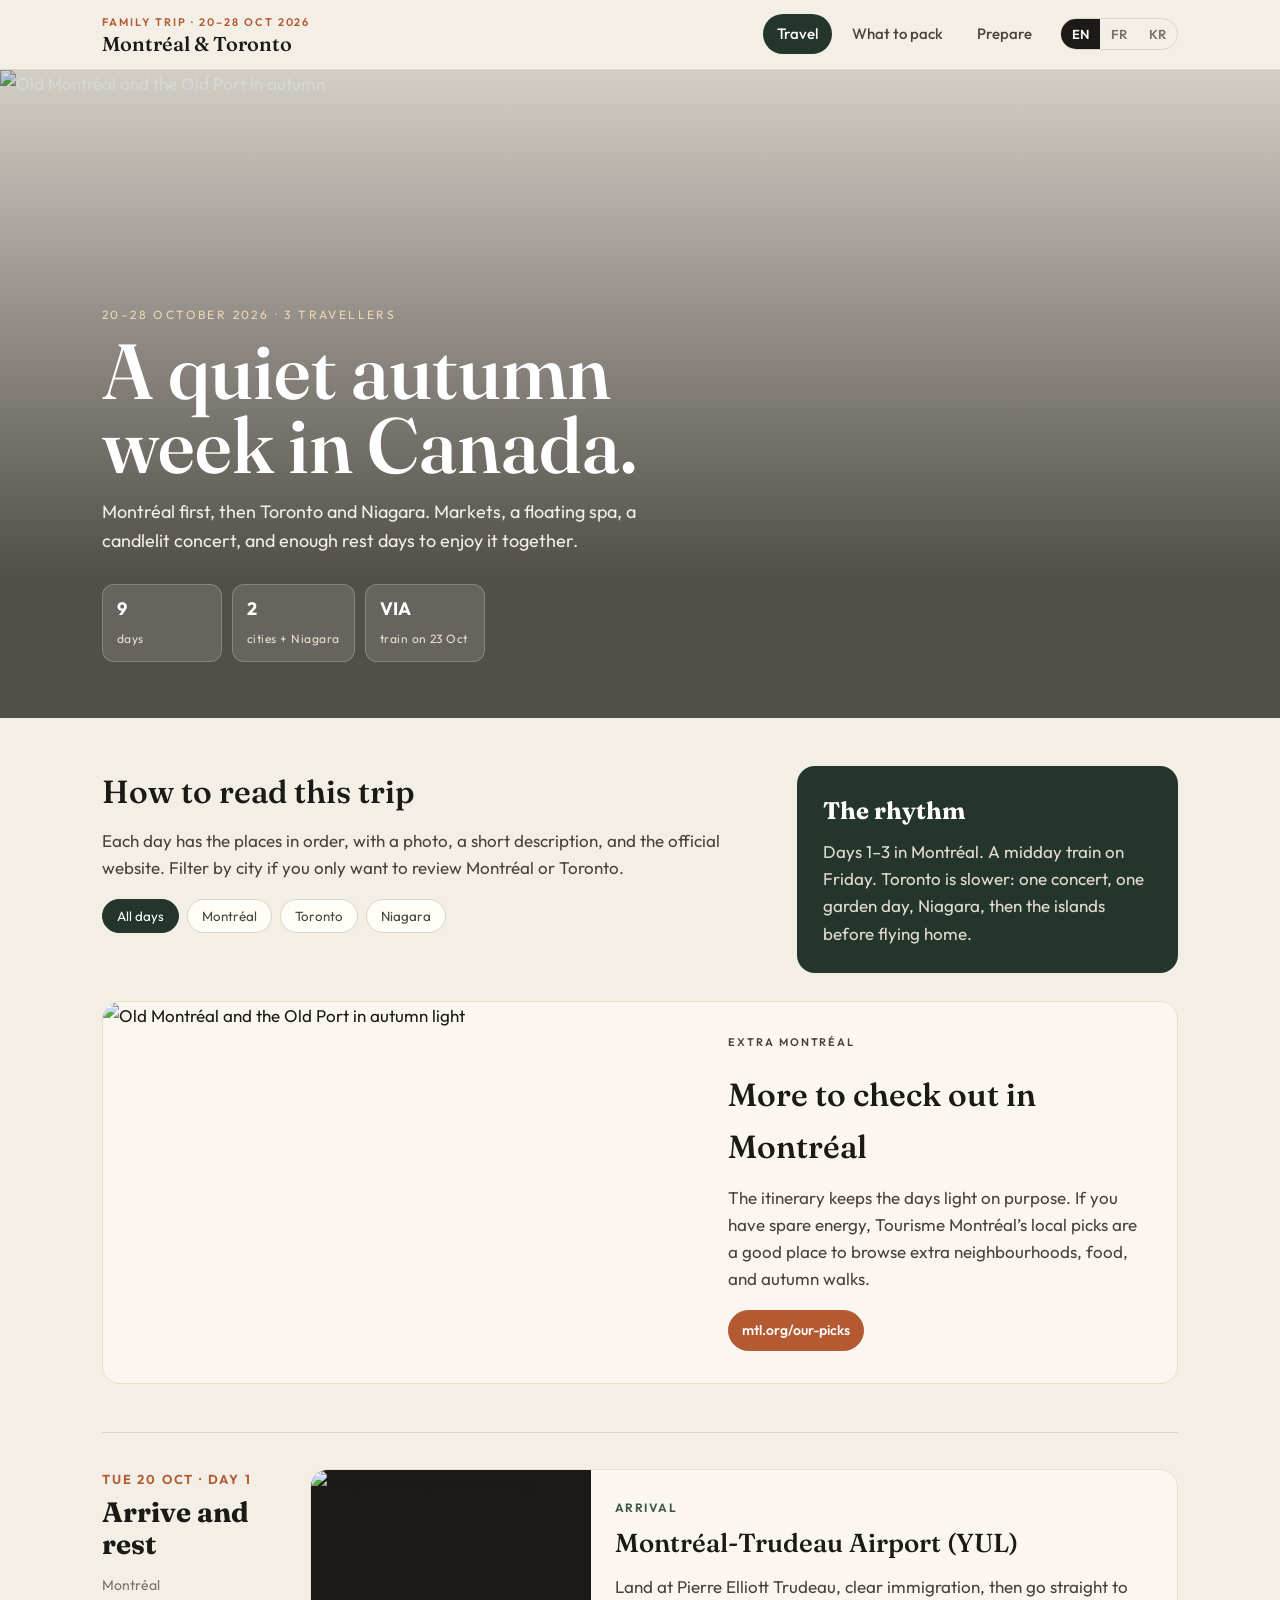
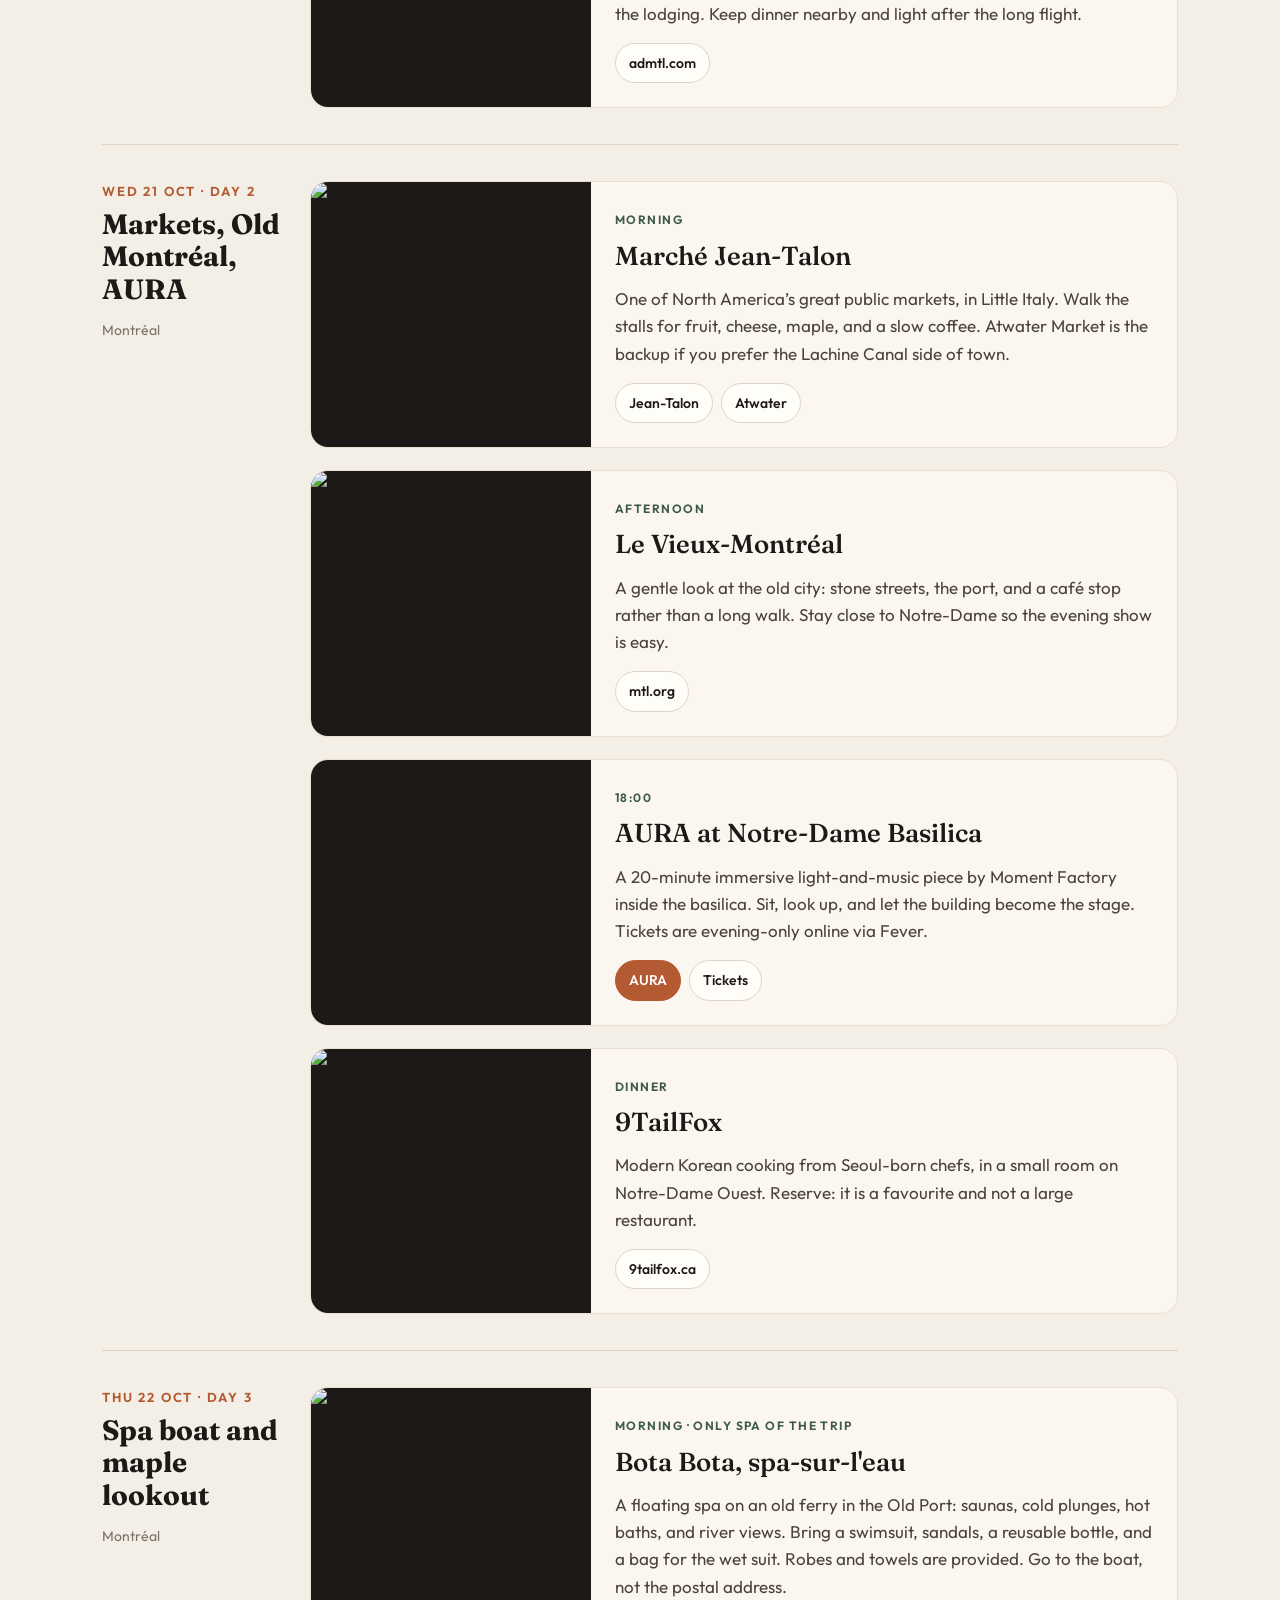
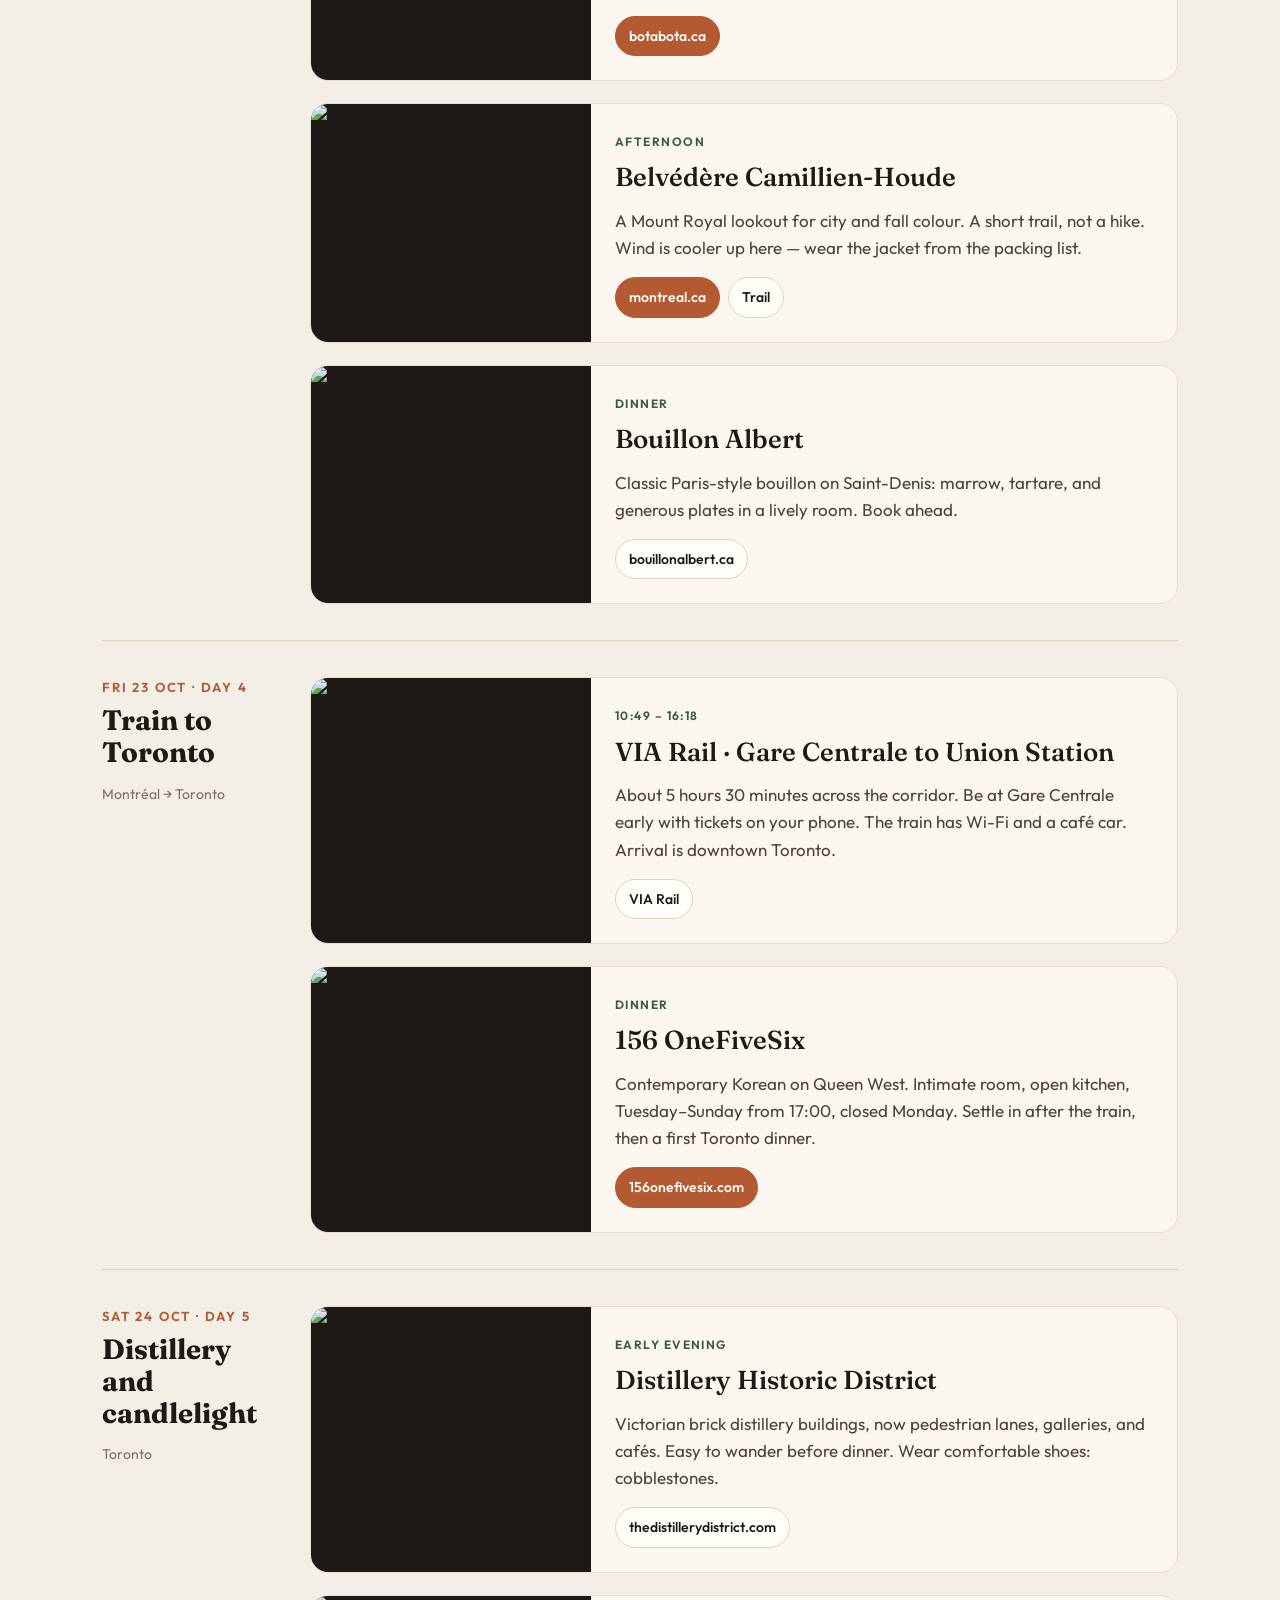
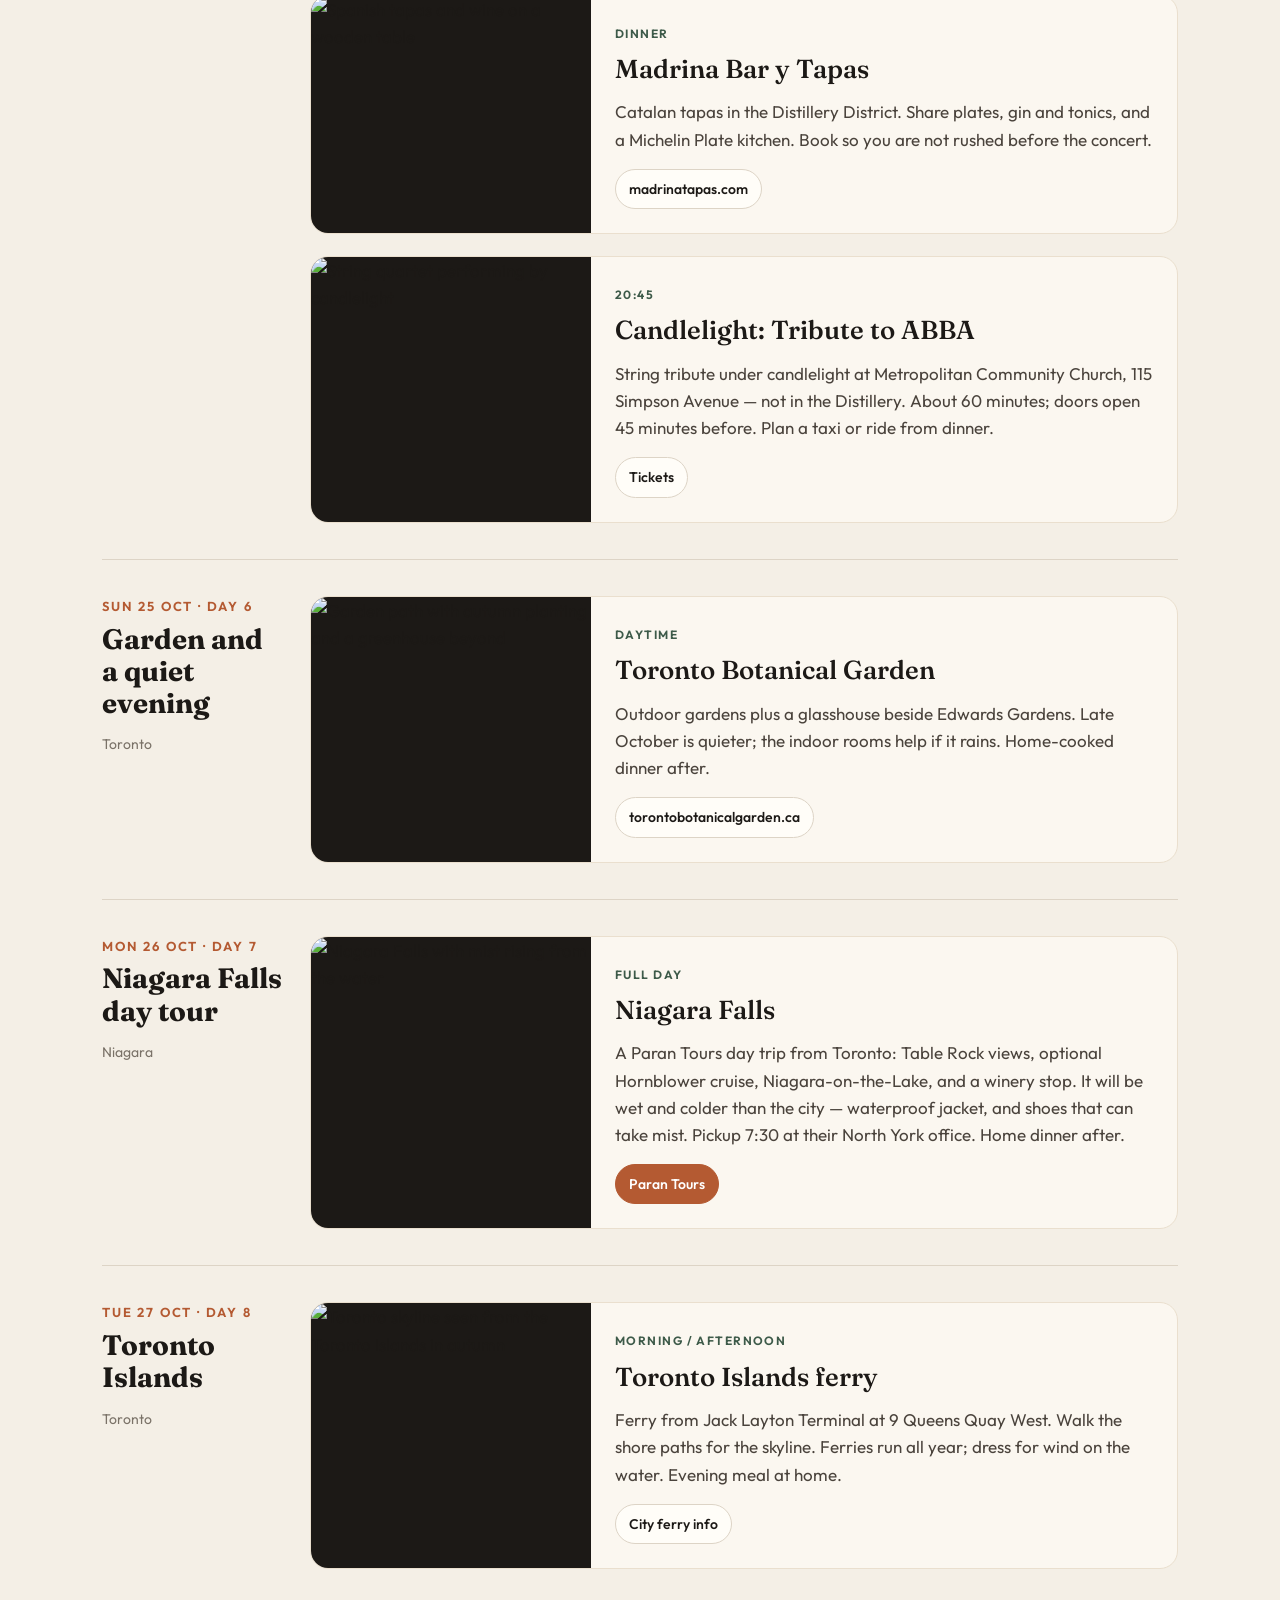
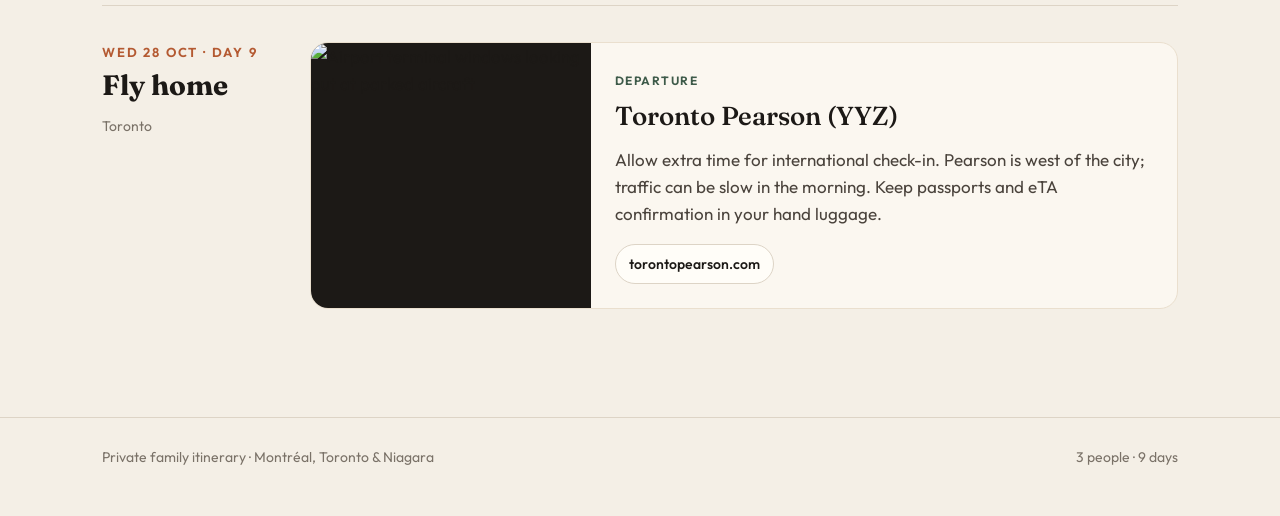
==== index.html @ af1fd798 "Add family trip site for Montréal and Toronto. Static itinerary, packing, and prep pages so the fami" ====
<!DOCTYPE html>
<html lang="en">
<head>
  <meta charset="UTF-8" />
  <meta name="viewport" content="width=device-width, initial-scale=1" />
  <title>Travel · Montréal & Toronto family trip</title>
  <link rel="preconnect" href="https://fonts.googleapis.com" />
  <link rel="preconnect" href="https://fonts.gstatic.com" crossorigin />
  <link href="https://fonts.googleapis.com/css2?family=Fraunces:opsz,wght@9..144,480;9..144,560&family=Noto+Sans+KR:wght@400;500;600&family=Noto+Serif+KR:wght@500;600&family=Outfit:wght@400;500;600&display=swap" rel="stylesheet" />
  <link rel="stylesheet" href="css/styles.css" />
</head>
<body data-page="travel">
  <a class="skip" href="#main">Skip to content</a>
  <header class="site-header" id="site-header"></header>

  <section class="hero">
    <img src="https://mtldetours.ca/wp-content/uploads/2025/10/Old-Montreal-Old-Port-Fall-Automne-%C2%A9-Lesley-Thompson.jpg" alt="Old Montréal and the Old Port in autumn" />
    <div class="hero-copy">
      <p class="kicker" data-i18n data-en="20–28 October 2026 · 3 travellers" data-fr="20–28 octobre 2026 · 3 voyageurs" data-ko="2026년 10월 20–28일 · 여행자 3명">20–28 October 2026 · 3 travellers</p>
      <h1 data-i18n data-en="A quiet autumn week in Canada." data-fr="Une semaine d’automne au Canada." data-ko="캐나다에서 보내는 고요한 가을 일주일.">A quiet autumn week in Canada.</h1>
      <p class="lede" data-i18n data-en="Montréal first, then Toronto and Niagara. Markets, a floating spa, a candlelit concert, and enough rest days to enjoy it together." data-fr="Montréal d’abord, puis Toronto et Niagara. Marchés, un spa flottant, un concert à la bougie, et assez de jours calmes pour en profiter ensemble." data-ko="몬트리올을 먼저, 그다음 토론토와 나이아가라. 시장, 선상 스파, 촛불 콘서트, 그리고 함께 쉬어 갈 여유.">Montréal first, then Toronto and Niagara. Markets, a floating spa, a candlelit concert, and enough rest days to enjoy it together.</p>
      <div class="stats">
        <div class="stat"><b>9</b><span data-i18n data-en="days" data-fr="jours" data-ko="일">days</span></div>
        <div class="stat"><b>2</b><span data-i18n data-en="cities + Niagara" data-fr="villes + Niagara" data-ko="도시 + 나이아가라">cities + Niagara</span></div>
        <div class="stat"><b>VIA</b><span data-i18n data-en="train on 23 Oct" data-fr="train le 23 oct." data-ko="10월 23일 기차">train on 23 Oct</span></div>
      </div>
    </div>
  </section>

  <main id="main" class="wrap">
    <section class="overview">
      <div>
        <h2 data-i18n data-en="How to read this trip" data-fr="Comment lire ce voyage" data-ko="일정 보는 방법">How to read this trip</h2>
        <p data-i18n data-en="Each day has the places in order, with a photo, a short description, and the official website. Filter by city if you only want to review Montréal or Toronto." data-fr="Chaque jour présente les lieux dans l’ordre, avec une photo, une courte description et le site officiel. Filtrez par ville si vous voulez relire seulement Montréal ou Toronto." data-ko="날짜별로 장소 사진, 짧은 설명, 공식 사이트 링크가 있습니다. 몬트리올이나 토론토만 보고 싶으면 도시 필터를 누르세요.">Each day has the places in order, with a photo, a short description, and the official website. Filter by city if you only want to review Montréal or Toronto.</p>
        <div class="city-pills">
          <button type="button" data-filter="all" aria-pressed="true" data-i18n data-en="All days" data-fr="Tous les jours" data-ko="전체">All days</button>
          <button type="button" data-filter="montreal" aria-pressed="false">Montréal</button>
          <button type="button" data-filter="toronto" aria-pressed="false">Toronto</button>
          <button type="button" data-filter="niagara" aria-pressed="false">Niagara</button>
        </div>
      </div>
      <aside class="note-card">
        <h3 data-i18n data-en="The rhythm" data-fr="Le rythme" data-ko="여행의 리듬">The rhythm</h3>
        <p data-i18n data-en="Days 1–3 in Montréal. A midday train on Friday. Toronto is slower: one concert, one garden day, Niagara, then the islands before flying home." data-fr="Jours 1 à 3 à Montréal. Un train en milieu de journée le vendredi. Toronto est plus calme : un concert, un jour au jardin, Niagara, puis les îles avant le vol retour." data-ko="1–3일차는 몬트리올. 금요일 낮 기차. 토론토는 조금 느긋하게: 콘서트, 식물원, 나이아가라, 아일랜드 산책 후 귀국.">Days 1–3 in Montréal. A midday train on Friday. Toronto is slower: one concert, one garden day, Niagara, then the islands before flying home.</p>
      </aside>
    </section>

    <section class="explore" data-city="montreal">
      <img src="https://mtldetours.ca/wp-content/uploads/2025/10/Old-Montreal-Old-Port-Fall-Automne-%C2%A9-Lesley-Thompson.jpg" alt="Old Montréal and the Old Port in autumn light" />
      <div class="explore-copy">
        <p class="brand-kicker" data-i18n data-en="Extra Montréal" data-fr="Encore Montréal" data-ko="몬트리올 더 보기">Extra Montréal</p>
        <h2 data-i18n data-en="More to check out in Montréal" data-fr="D’autres idées à Montréal" data-ko="몬트리올에서 더 둘러보기">More to check out in Montréal</h2>
        <p data-i18n data-en="The itinerary keeps the days light on purpose. If you have spare energy, Tourisme Montréal’s local picks are a good place to browse extra neighbourhoods, food, and autumn walks." data-fr="L’itinéraire laisse volontairement de l’air. S’il reste de l’énergie, les coups de cœur de Tourisme Montréal sont une bonne source pour d’autres quartiers, restos et promenades d’automne." data-ko="일정은 일부러 여유 있게 잡았습니다. 시간이 남으면 몬트리올 관광청이 고른 추천을 보고 동네, 맛집, 가을 산책을 더해도 좋습니다.">The itinerary keeps the days light on purpose. If you have spare energy, Tourisme Montréal’s local picks are a good place to browse extra neighbourhoods, food, and autumn walks.</p>
        <a class="btn primary" href="https://www.mtl.org/en/our-picks" target="_blank" rel="noopener">mtl.org/our-picks</a>
      </div>
    </section>

    <section class="timeline">
      <article class="day" data-city="montreal">
        <div class="day-meta">
          <p class="when" data-i18n data-en="Tue 20 Oct · Day 1" data-fr="Mar. 20 oct. · Jour 1" data-ko="10월 20일 (화) · 1일차">Tue 20 Oct · Day 1</p>
          <h2 data-i18n data-en="Arrive and rest" data-fr="Arrivée et repos" data-ko="도착과 휴식">Arrive and rest</h2>
          <p class="city">Montréal</p>
        </div>
        <div class="places">
          <article class="place">
            <img src="https://images.unsplash.com/photo-1436491865332-7a61a109cc05?auto=format&fit=crop&w=1200&q=80" alt="Airplane wing above clouds" />
            <div class="place-body">
              <span class="time" data-i18n data-en="Arrival" data-fr="Arrivée" data-ko="도착">Arrival</span>
              <h3>Montréal-Trudeau Airport (YUL)</h3>
              <p data-i18n data-en="Land at Pierre Elliott Trudeau, clear immigration, then go straight to the lodging. Keep dinner nearby and light after the long flight." data-fr="Arrivée à l’aéroport Pierre-Elliott-Trudeau, passage à l’immigration, puis direction le logement. Prévoir un dîner simple tout près après le long vol." data-ko="피에르 엘리엇 트뤼도 공항 도착 후 입국심사, 바로 숙소로 이동합니다. 긴 비행 뒤에는 숙소 근처에서 가볍게 저녁.">Land at Pierre Elliott Trudeau, clear immigration, then go straight to the lodging. Keep dinner nearby and light after the long flight.</p>
              <div class="actions">
                <a class="btn" href="https://www.admtl.com/en" target="_blank" rel="noopener">admtl.com</a>
              </div>
            </div>
          </article>
        </div>
      </article>

      <article class="day" data-city="montreal">
        <div class="day-meta">
          <p class="when" data-i18n data-en="Wed 21 Oct · Day 2" data-fr="Mer. 21 oct. · Jour 2" data-ko="10월 21일 (수) · 2일차">Wed 21 Oct · Day 2</p>
          <h2 data-i18n data-en="Markets, Old Montréal, AURA" data-fr="Marchés, Vieux-Montréal, AURA" data-ko="시장, 구시가지, AURA">Markets, Old Montréal, AURA</h2>
          <p class="city">Montréal</p>
        </div>
        <div class="places">
          <article class="place">
            <img src="https://images.unsplash.com/photo-1488459716781-31db52582fe9?auto=format&fit=crop&w=1200&q=80" alt="Fresh produce at an indoor market stall" />
            <div class="place-body">
              <span class="time" data-i18n data-en="Morning" data-fr="Matin" data-ko="오전">Morning</span>
              <h3>Marché Jean-Talon</h3>
              <p data-i18n data-en="One of North America’s great public markets, in Little Italy. Walk the stalls for fruit, cheese, maple, and a slow coffee. Atwater Market is the backup if you prefer the Lachine Canal side of town." data-fr="L’un des plus beaux marchés publics d’Amérique du Nord, dans la Petite-Italie. Fruits, fromages, érable, café. Le marché Atwater est l’option de repli, côté canal de Lachine." data-ko="북미에서 손꼽히는 공설시장, 리틀 이탈리아에 있습니다. 과일, 치즈, 메이플, 커피를 천천히. 라신 운하 쪽이 편하면 아트워터 시장으로 바꿔도 됩니다.">One of North America’s great public markets, in Little Italy. Walk the stalls for fruit, cheese, maple, and a slow coffee. Atwater Market is the backup if you prefer the Lachine Canal side of town.</p>
              <div class="actions">
                <a class="btn" href="https://www.marchespublics-mtl.com/en/markets/jean-talon-market" target="_blank" rel="noopener">Jean-Talon</a>
                <a class="btn" href="https://www.marchespublics-mtl.com/en/markets/atwater-market" target="_blank" rel="noopener">Atwater</a>
              </div>
            </div>
          </article>

          <article class="place">
            <img src="https://mtldetours.ca/wp-content/uploads/2025/10/Old-Montreal-Old-Port-Fall-Automne-%C2%A9-Lesley-Thompson.jpg" alt="Old Montréal and the Old Port in autumn" />
            <div class="place-body">
              <span class="time" data-i18n data-en="Afternoon" data-fr="Après-midi" data-ko="오후">Afternoon</span>
              <h3>Le Vieux-Montréal</h3>
              <p data-i18n data-en="A gentle look at the old city: stone streets, the port, and a café stop rather than a long walk. Stay close to Notre-Dame so the evening show is easy." data-fr="Une visite douce de la vieille ville : rues de pierre, le port, et une pause café plutôt qu’une longue marche. Rester près de Notre-Dame pour le spectacle du soir." data-ko="구시가지는 천천히: 돌길, 항구, 카페에서 쉬는 정도로. 저녁 AURA를 위해 노트르담 근처에 머무는 것이 편합니다.">A gentle look at the old city: stone streets, the port, and a café stop rather than a long walk. Stay close to Notre-Dame so the evening show is easy.</p>
              <div class="actions">
                <a class="btn" href="https://www.mtl.org/en/experience/old-montreal" target="_blank" rel="noopener">mtl.org</a>
              </div>
            </div>
          </article>

          <article class="place">
            <video autoplay muted loop playsinline poster="">
              <source src="https://assets.fabriquenotredame.ca/production/Basilique/AURA-Moment-Factory/aura_2021_1-2.mp4" type="video/mp4" />
            </video>
            <div class="place-body">
              <span class="time">18:00</span>
              <h3>AURA at Notre-Dame Basilica</h3>
              <p data-i18n data-en="A 20-minute immersive light-and-music piece by Moment Factory inside the basilica. Sit, look up, and let the building become the stage. Tickets are evening-only online via Fever." data-fr="Une expérience immersive de 20 minutes signée Moment Factory à l’intérieur de la basilique. On s’assoit, on lève les yeux. Les billets du soir s’achètent en ligne via Fever." data-ko="모멘트 팩토리가 만든 약 20분 몰입형 빛·음악 공연. 자리에 앉아 성당 안을 올려다보면 됩니다. 저녁 표는 Fever에서 온라인으로.">A 20-minute immersive light-and-music piece by Moment Factory inside the basilica. Sit, look up, and let the building become the stage. Tickets are evening-only online via Fever.</p>
              <div class="actions">
                <a class="btn primary" href="https://www.basiliquenotredame.ca/en/events/the-aura-experience" target="_blank" rel="noopener">AURA</a>
                <a class="btn" href="https://feverup.com/m/134291/en" target="_blank" rel="noopener">Tickets</a>
              </div>
            </div>
          </article>

          <article class="place">
            <img src="https://images.unsplash.com/photo-1498654896293-37aacf113fd9?auto=format&fit=crop&w=1200&q=80" alt="Korean dishes on a shared table" />
            <div class="place-body">
              <span class="time" data-i18n data-en="Dinner" data-fr="Dîner" data-ko="저녁">Dinner</span>
              <h3>9TailFox</h3>
              <p data-i18n data-en="Modern Korean cooking from Seoul-born chefs, in a small room on Notre-Dame Ouest. Reserve: it is a favourite and not a large restaurant." data-fr="Cuisine coréenne contemporaine par des chefs nés à Séoul, dans une petite salle sur Notre-Dame Ouest. Réserver : la salle est petite et très demandée." data-ko="서울 출신 셰프의 모던 한식, 노트르담 웨스트의 작은 공간. 자리가 많지 않으니 예약하세요.">Modern Korean cooking from Seoul-born chefs, in a small room on Notre-Dame Ouest. Reserve: it is a favourite and not a large restaurant.</p>
              <div class="actions">
                <a class="btn" href="https://www.9tailfox.ca/" target="_blank" rel="noopener">9tailfox.ca</a>
              </div>
            </div>
          </article>
        </div>
      </article>

      <article class="day" data-city="montreal">
        <div class="day-meta">
          <p class="when" data-i18n data-en="Thu 22 Oct · Day 3" data-fr="Jeu. 22 oct. · Jour 3" data-ko="10월 22일 (목) · 3일차">Thu 22 Oct · Day 3</p>
          <h2 data-i18n data-en="Spa boat and maple lookout" data-fr="Spa flottant et belvédère" data-ko="선상 스파와 전망대">Spa boat and maple lookout</h2>
          <p class="city">Montréal</p>
        </div>
        <div class="places">
          <article class="place">
            <img src="https://botabota.ca/wp-content/uploads/2020/04/995A4125-Modifier.jpg" alt="Outdoor hot tub at Bota Bota with Montréal in the background" />
            <div class="place-body">
              <span class="time" data-i18n data-en="Morning · only spa of the trip" data-fr="Matin · seul spa du voyage" data-ko="오전 · 이번 여행 유일한 스파">Morning · only spa of the trip</span>
              <h3>Bota Bota, spa-sur-l'eau</h3>
              <p data-i18n data-en="A floating spa on an old ferry in the Old Port: saunas, cold plunges, hot baths, and river views. Bring a swimsuit, sandals, a reusable bottle, and a bag for the wet suit. Robes and towels are provided. Go to the boat, not the postal address." data-fr="Un spa flottant sur un ancien traversier, Vieux-Port : saunas, bains froids, bains chauds, vue sur le fleuve. Apporter maillot, sandales, gourde, et un sac pour le maillot mouillé. Peignoirs et serviettes fournis. Se rendre au bateau, pas à l’adresse postale." data-ko="올드 포트에 정박한 옛 페리 선상 스파. 사우나, 냉탕, 온탕, 강 전망. 수영복, 샌들, 텀블러, 젖은 수영복 넣을 봉지를 챙기세요. 가운과 타월은 제공. 우편 주소가 아니라 배로 갑니다.">A floating spa on an old ferry in the Old Port: saunas, cold plunges, hot baths, and river views. Bring a swimsuit, sandals, a reusable bottle, and a bag for the wet suit. Robes and towels are provided. Go to the boat, not the postal address.</p>
              <div class="actions">
                <a class="btn primary" href="https://botabota.ca/en/" target="_blank" rel="noopener">botabota.ca</a>
              </div>
            </div>
          </article>

          <article class="place">
            <img src="https://images.unsplash.com/photo-1508193638397-1c4234db14d8?auto=format&fit=crop&w=1200&q=80" alt="Autumn forest path with orange maple leaves" />
            <div class="place-body">
              <span class="time" data-i18n data-en="Afternoon" data-fr="Après-midi" data-ko="오후">Afternoon</span>
              <h3>Belvédère Camillien-Houde</h3>
              <p data-i18n data-en="A Mount Royal lookout for city and fall colour. A short trail, not a hike. Wind is cooler up here — wear the jacket from the packing list." data-fr="Un belvédère du mont Royal pour la ville et les couleurs d’automne. Une courte promenade, pas une randonnée. Plus venteux et plus frais : garder le manteau." data-ko="몽 루아얄의 전망대에서 시내와 단풍을 봅니다. 짧은 산책로이지 등산은 아닙니다. 바람이 더 차니 점퍼를 입으세요.">A Mount Royal lookout for city and fall colour. A short trail, not a hike. Wind is cooler up here — wear the jacket from the packing list.</p>
              <div class="actions">
                <a class="btn primary" href="https://montreal.ca/lieux/belvedere-camillien-houde" target="_blank" rel="noopener">montreal.ca</a>
                <a class="btn" href="https://www.alltrails.com/fr/randonnee/canada/quebec/sentier-du-belvedere-camilien-houde" target="_blank" rel="noopener" data-i18n data-en="Trail" data-fr="Sentier" data-ko="산책로">Trail</a>
              </div>
            </div>
          </article>

          <article class="place">
            <img src="https://bouillonalbert.ca/wp-content/uploads/2024/10/2024_09_26_bouillon-405-1.jpg" alt="Shared French dishes at Bouillon Albert" />
            <div class="place-body">
              <span class="time" data-i18n data-en="Dinner" data-fr="Dîner" data-ko="저녁">Dinner</span>
              <h3>Bouillon Albert</h3>
              <p data-i18n data-en="Classic Paris-style bouillon on Saint-Denis: marrow, tartare, and generous plates in a lively room. Book ahead." data-fr="Bouillon parisien classique sur Saint-Denis : os à moelle, tartare, assiettes généreuses. Réserver." data-ko="생드니 거리의 파리식 부용. 골수, 타르타르, 푸짐한 가정식. 예약하세요.">Classic Paris-style bouillon on Saint-Denis: marrow, tartare, and generous plates in a lively room. Book ahead.</p>
              <div class="actions">
                <a class="btn" href="https://bouillonalbert.ca/en/" target="_blank" rel="noopener">bouillonalbert.ca</a>
              </div>
            </div>
          </article>
        </div>
      </article>

      <article class="day" data-city="toronto">
        <div class="day-meta">
          <p class="when" data-i18n data-en="Fri 23 Oct · Day 4" data-fr="Ven. 23 oct. · Jour 4" data-ko="10월 23일 (금) · 4일차">Fri 23 Oct · Day 4</p>
          <h2 data-i18n data-en="Train to Toronto" data-fr="Train vers Toronto" data-ko="토론토로 이동">Train to Toronto</h2>
          <p class="city">Montréal → Toronto</p>
        </div>
        <div class="places">
          <article class="place">
            <img src="https://corpo.viarail.ca/sites/default/files/2019-04/hero_projects.jpg" alt="VIA Rail Canada train" />
            <div class="place-body">
              <span class="time">10:49 – 16:18</span>
              <h3>VIA Rail · Gare Centrale to Union Station</h3>
              <p data-i18n data-en="About 5 hours 30 minutes across the corridor. Be at Gare Centrale early with tickets on your phone. The train has Wi-Fi and a café car. Arrival is downtown Toronto." data-fr="Environ 5 h 30 sur le corridor. Arriver tôt à la Gare Centrale, billets sur le téléphone. Wi-Fi et voiture café. Arrivée en plein centre de Toronto." data-ko="약 5시간 30분. Gare Centrale에 여유 있게, 모바일 티켓 준비. 와이파이와 카페칸이 있습니다. 토론토 시내 Union Station 도착.">About 5 hours 30 minutes across the corridor. Be at Gare Centrale early with tickets on your phone. The train has Wi-Fi and a café car. Arrival is downtown Toronto.</p>
              <div class="actions">
                <a class="btn" href="https://www.viarail.ca/en/explore-our-destinations/trains/ontario-and-quebec/montreal-toronto" target="_blank" rel="noopener">VIA Rail</a>
              </div>
            </div>
          </article>

          <article class="place">
            <img src="https://images.unsplash.com/photo-1504674900247-0877df9cc836?auto=format&fit=crop&w=1200&q=80" alt="Elegant dinner plates ready to be served" />
            <div class="place-body">
              <span class="time" data-i18n data-en="Dinner" data-fr="Dîner" data-ko="저녁">Dinner</span>
              <h3>156 OneFiveSix</h3>
              <p data-i18n data-en="Contemporary Korean on Queen West. Intimate room, open kitchen, Tuesday–Sunday from 17:00, closed Monday. Settle in after the train, then a first Toronto dinner." data-fr="Coréen contemporain sur Queen West. Petite salle, cuisine ouverte, mardi–dimanche dès 17 h, fermé lundi. Poser les valises après le train, puis dîner." data-ko="퀸 웨스트의 컨템포러리 한식. 작은 공간, 오픈 키친. 화–일 17시부터, 월요일 휴무. 기차에서 내려 짐 풀고 첫 토론토 저녁.">Contemporary Korean on Queen West. Intimate room, open kitchen, Tuesday–Sunday from 17:00, closed Monday. Settle in after the train, then a first Toronto dinner.</p>
              <div class="actions">
                <a class="btn primary" href="https://156onefivesix.com/" target="_blank" rel="noopener">156onefivesix.com</a>
              </div>
            </div>
          </article>
        </div>
      </article>

      <article class="day" data-city="toronto">
        <div class="day-meta">
          <p class="when" data-i18n data-en="Sat 24 Oct · Day 5" data-fr="Sam. 24 oct. · Jour 5" data-ko="10월 24일 (토) · 5일차">Sat 24 Oct · Day 5</p>
          <h2 data-i18n data-en="Distillery and candlelight" data-fr="Distillery et concert à la bougie" data-ko="디스틸러리와 촛불 콘서트">Distillery and candlelight</h2>
          <p class="city">Toronto</p>
        </div>
        <div class="places">
          <article class="place">
            <img src="https://lh3.googleusercontent.com/gps-cs-s/AHRPTWkAVo85cDUnJNFhiNqN8iCSUB7TGXq59l4VeHgYy-x48vvAcuCImokPR-S7FLizrSoWW36pleoAya1Uu6UsR1aaPJI8mPIegdbuoLx9E8on4J0RIrCV1RWNoc4BsW7m6Ejx4G-1zw=s1360-w1360-h1020-rw" alt="Gooderham &amp; Worts buildings in the Distillery Historic District" referrerpolicy="no-referrer" />
            <div class="place-body">
              <span class="time" data-i18n data-en="Early evening" data-fr="Début de soirée" data-ko="이른 저녁">Early evening</span>
              <h3>Distillery Historic District</h3>
              <p data-i18n data-en="Victorian brick distillery buildings, now pedestrian lanes, galleries, and cafés. Easy to wander before dinner. Wear comfortable shoes: cobblestones." data-fr="Ancienne distillerie victorienne en brique, aujourd’hui ruelles piétonnes, galeries et cafés. Idéal avant le dîner. Chaussures confortables : pavés." data-ko="빅토리아 시대 벽돌 증류소, 지금은 보행자 골목·갤러리·카페. 저녁 전에 둘러보기 좋습니다. 돌길이니 편한 신발을.">Victorian brick distillery buildings, now pedestrian lanes, galleries, and cafés. Easy to wander before dinner. Wear comfortable shoes: cobblestones.</p>
              <div class="actions">
                <a class="btn" href="https://www.thedistillerydistrict.com/" target="_blank" rel="noopener">thedistillerydistrict.com</a>
              </div>
            </div>
          </article>

          <article class="place">
            <img src="https://images.unsplash.com/photo-1515443961218-a51367888e4b?auto=format&fit=crop&w=1200&q=80" alt="Spanish tapas and wine on a wooden table" />
            <div class="place-body">
              <span class="time" data-i18n data-en="Dinner" data-fr="Dîner" data-ko="저녁">Dinner</span>
              <h3>Madrina Bar y Tapas</h3>
              <p data-i18n data-en="Catalan tapas in the Distillery District. Share plates, gin and tonics, and a Michelin Plate kitchen. Book so you are not rushed before the concert." data-fr="Tapas catalanes dans le Distillery District. Assiettes à partager et une cuisine reconnue par Michelin. Réserver pour ne pas courir avant le concert." data-ko="디스틸러리 안의 카탈루냐 타파스. 접시를 나눠 먹고, 콘서트 전에 서두르지 않도록 예약하세요.">Catalan tapas in the Distillery District. Share plates, gin and tonics, and a Michelin Plate kitchen. Book so you are not rushed before the concert.</p>
              <div class="actions">
                <a class="btn" href="https://madrinatapas.com/" target="_blank" rel="noopener">madrinatapas.com</a>
              </div>
            </div>
          </article>

          <article class="place">
            <img src="https://d21buns5ku92am.cloudfront.net/69828/images/481302-2022_12_03_Central-Hall-Westminster_LONDON_UK_22-3235b1-large-1683271892.jpg" alt="String quartet performing by candlelight" />
            <div class="place-body">
              <span class="time">20:45</span>
              <h3>Candlelight: Tribute to ABBA</h3>
              <p data-i18n data-en="String tribute under candlelight at Metropolitan Community Church, 115 Simpson Avenue — not in the Distillery. About 60 minutes; doors open 45 minutes before. Plan a taxi or ride from dinner." data-fr="Hommage à ABBA à la bougie, Metropolitan Community Church, 115 Simpson Avenue — pas dans le Distillery. Environ 60 minutes ; ouverture 45 minutes avant. Prévoir un taxi depuis le restaurant." data-ko="촛불 아래 ABBA 헌정 공연. 장소는 디스틸러리가 아니라 Metropolitan Community Church, 115 Simpson Avenue. 약 60분, 45분 전 입장. 식당에서 택시나 차량을 잡으세요.">String tribute under candlelight at Metropolitan Community Church, 115 Simpson Avenue — not in the Distillery. About 60 minutes; doors open 45 minutes before. Plan a taxi or ride from dinner.</p>
              <div class="actions">
                <a class="btn" href="https://feverup.com/m/107918" target="_blank" rel="noopener">Tickets</a>
              </div>
            </div>
          </article>
        </div>
      </article>

      <article class="day" data-city="toronto">
        <div class="day-meta">
          <p class="when" data-i18n data-en="Sun 25 Oct · Day 6" data-fr="Dim. 25 oct. · Jour 6" data-ko="10월 25일 (일) · 6일차">Sun 25 Oct · Day 6</p>
          <h2 data-i18n data-en="Garden and a quiet evening" data-fr="Jardin et soirée tranquille" data-ko="식물원과 휴식">Garden and a quiet evening</h2>
          <p class="city">Toronto</p>
        </div>
        <div class="places">
          <article class="place">
            <img src="https://images.unsplash.com/photo-1585320806297-9794b3e4eeae?auto=format&fit=crop&w=1200&q=80" alt="Garden path with autumn planting and a greenhouse beyond" />
            <div class="place-body">
              <span class="time" data-i18n data-en="Daytime" data-fr="Journée" data-ko="오전/오후">Daytime</span>
              <h3>Toronto Botanical Garden</h3>
              <p data-i18n data-en="Outdoor gardens plus a glasshouse beside Edwards Gardens. Late October is quieter; the indoor rooms help if it rains. Home-cooked dinner after." data-fr="Jardins extérieurs et serre, à côté d’Edwards Gardens. Fin octobre, c’est plus calme ; les salles intérieures aident s’il pleut. Dîner à la maison ensuite." data-ko="에드워즈 가든 옆 야외 정원과 온실. 10월 말은 한산하고, 비 오면 실내로. 저녁은 집에서.">Outdoor gardens plus a glasshouse beside Edwards Gardens. Late October is quieter; the indoor rooms help if it rains. Home-cooked dinner after.</p>
              <div class="actions">
                <a class="btn" href="https://torontobotanicalgarden.ca/" target="_blank" rel="noopener">torontobotanicalgarden.ca</a>
              </div>
            </div>
          </article>
        </div>
      </article>

      <article class="day" data-city="niagara">
        <div class="day-meta">
          <p class="when" data-i18n data-en="Mon 26 Oct · Day 7" data-fr="Lun. 26 oct. · Jour 7" data-ko="10월 26일 (월) · 7일차">Mon 26 Oct · Day 7</p>
          <h2 data-i18n data-en="Niagara Falls day tour" data-fr="Excursion aux chutes Niagara" data-ko="나이아가라 폭포 일일 투어">Niagara Falls day tour</h2>
          <p class="city">Niagara</p>
        </div>
        <div class="places">
          <article class="place">
            <img src="https://images.unsplash.com/photo-1489447068241-b3490214e879?auto=format&fit=crop&w=1200&q=80" alt="Niagara Falls with mist rising from the water" />
            <div class="place-body">
              <span class="time" data-i18n data-en="Full day" data-fr="Journée entière" data-ko="종일">Full day</span>
              <h3>Niagara Falls</h3>
              <p data-i18n data-en="A Paran Tours day trip from Toronto: Table Rock views, optional Hornblower cruise, Niagara-on-the-Lake, and a winery stop. It will be wet and colder than the city — waterproof jacket, and shoes that can take mist. Pickup 7:30 at their North York office. Home dinner after." data-fr="Excursion Paran Tours au départ de Toronto : Table Rock, croisière Hornblower en option, Niagara-on-the-Lake et une cave. Plus humide et plus froid : manteau imperméable. Départ 7 h 30 à North York. Dîner à la maison." data-ko="파란여행 토론토 출발 1일 투어. 테이블 락 전망, 선택 혼블로워 크루즈, 나이아가라 온더레이크, 와이너리. 도시보다 젖고 추우니 방수 점퍼와 물안개에도 괜찮은 신발. 노스욕 사무실 7:30 탑승. 저녁은 집밥.">A Paran Tours day trip from Toronto: Table Rock views, optional Hornblower cruise, Niagara-on-the-Lake, and a winery stop. It will be wet and colder than the city — waterproof jacket, and shoes that can take mist. Pickup 7:30 at their North York office. Home dinner after.</p>
              <div class="actions">
                <a class="btn primary" href="https://www.parantours.com/tours-detail.php?item_number=NIA1D" target="_blank" rel="noopener">Paran Tours</a>
              </div>
            </div>
          </article>
        </div>
      </article>

      <article class="day" data-city="toronto">
        <div class="day-meta">
          <p class="when" data-i18n data-en="Tue 27 Oct · Day 8" data-fr="Mar. 27 oct. · Jour 8" data-ko="10월 27일 (화) · 8일차">Tue 27 Oct · Day 8</p>
          <h2 data-i18n data-en="Toronto Islands" data-fr="Îles de Toronto" data-ko="토론토 아일랜드">Toronto Islands</h2>
          <p class="city">Toronto</p>
        </div>
        <div class="places">
          <article class="place">
            <img src="https://assets.simpleviewinc.com/simpleview/image/upload/c_fill,f_jpg,g_xy_center,h_640,q_65,w_640,x_2640,y_1143/v1/clients/toronto/A042_C006_20200920_R00817_a139d403-f08a-4984-ab17-c244c38fbc0b.jpg" alt="Toronto skyline seen from the Toronto Islands in autumn" />
            <div class="place-body">
              <span class="time" data-i18n data-en="Morning / afternoon" data-fr="Matin / après-midi" data-ko="오전/오후">Morning / afternoon</span>
              <h3>Toronto Islands ferry</h3>
              <p data-i18n data-en="Ferry from Jack Layton Terminal at 9 Queens Quay West. Walk the shore paths for the skyline. Ferries run all year; dress for wind on the water. Evening meal at home." data-fr="Traversier depuis le terminal Jack Layton, 9 Queens Quay West. Promenade au bord de l’eau face à la skyline. Service toute l’année ; se couvrir, c’est venteux. Dîner à la maison." data-ko="잭 레이튼 페리 터미널(9 Queens Quay West)에서 배. 수변 산책로에서 스카이라인을 봅니다. 연중 운항, 물 위는 바람이 셉니다. 저녁은 집에서.">Ferry from Jack Layton Terminal at 9 Queens Quay West. Walk the shore paths for the skyline. Ferries run all year; dress for wind on the water. Evening meal at home.</p>
              <div class="actions">
                <a class="btn" href="https://www.toronto.ca/explore-enjoy/parks-gardens-beaches/toronto-island-park/" target="_blank" rel="noopener">City ferry info</a>
              </div>
            </div>
          </article>
        </div>
      </article>

      <article class="day" data-city="toronto">
        <div class="day-meta">
          <p class="when" data-i18n data-en="Wed 28 Oct · Day 9" data-fr="Mer. 28 oct. · Jour 9" data-ko="10월 28일 (수) · 9일차">Wed 28 Oct · Day 9</p>
          <h2 data-i18n data-en="Fly home" data-fr="Vol retour" data-ko="귀국">Fly home</h2>
          <p class="city">Toronto</p>
        </div>
        <div class="places">
          <article class="place">
            <img src="https://images.unsplash.com/photo-1570710891163-6d3b5c47248b?auto=format&fit=crop&w=1200&q=80" alt="Airport terminal windows looking out at parked aircraft" />
            <div class="place-body">
              <span class="time" data-i18n data-en="Departure" data-fr="Départ" data-ko="출국">Departure</span>
              <h3>Toronto Pearson (YYZ)</h3>
              <p data-i18n data-en="Allow extra time for international check-in. Pearson is west of the city; traffic can be slow in the morning. Keep passports and eTA confirmation in your hand luggage." data-fr="Prévoir du temps pour l’enregistrement international. Pearson est à l’ouest de la ville ; le trafic du matin peut être lent. Passeports et confirmation eTA dans le bagage cabine." data-ko="국제선 수속 시간을 넉넉히. 피어슨은 시내 서쪽이라 아침 교통이 막힐 수 있습니다. 여권과 eTA 확인 메일은 기내 수하물에.">Allow extra time for international check-in. Pearson is west of the city; traffic can be slow in the morning. Keep passports and eTA confirmation in your hand luggage.</p>
              <div class="actions">
                <a class="btn" href="https://www.torontopearson.com/" target="_blank" rel="noopener">torontopearson.com</a>
              </div>
            </div>
          </article>
        </div>
      </article>
    </section>
  </main>

  <footer class="site-footer" id="site-footer"></footer>
  <script src="js/main.js"></script>
</body>
</html>
---- css/styles.css ----
:root {
  --cream: #f4efe6;
  --paper: #fbf7f0;
  --ink: #1c1916;
  --ink-soft: #4a433c;
  --muted: #7a7268;
  --line: #ddd4c6;
  --forest: #24362c;
  --forest-mid: #3d5a49;
  --maple: #b45a32;
  --maple-deep: #8f3f21;
  --gold: #c4a36a;
  --white: #fffdf8;
  --shadow: 0 18px 40px rgba(28, 25, 22, 0.08);
  --radius: 18px;
  --max: 1120px;
  --serif: "Fraunces", "Iowan Old Style", Georgia, serif;
  --sans: "Outfit", "Avenir Next", system-ui, sans-serif;
}

* { box-sizing: border-box; }
html { scroll-behavior: smooth; }
body {
  margin: 0;
  background: var(--cream);
  color: var(--ink);
  font-family: var(--sans);
  font-size: 17px;
  line-height: 1.6;
  min-height: 100vh;
}

img, video { max-width: 100%; display: block; }
html[lang="ko"] body {
  word-break: keep-all;
  font-family: "Noto Sans KR", var(--sans);
}
html[lang="ko"] .hero-copy h1,
html[lang="ko"] .page-hero h1,
html[lang="ko"] .day-meta h2,
html[lang="ko"] .place-body h3,
html[lang="ko"] .section-title,
html[lang="ko"] .overview h2,
html[lang="ko"] .explore-copy h2,
html[lang="ko"] .brand-name {
  font-family: "Noto Serif KR", var(--serif);
}
a { color: var(--maple-deep); }
button, input { font-family: inherit; }

.skip {
  position: absolute;
  left: -999px;
  top: 8px;
  background: var(--forest);
  color: white;
  padding: 8px 14px;
}
.skip:focus { left: 8px; z-index: 80; }

.site-header {
  position: sticky;
  top: 0;
  z-index: 40;
  background: rgba(244, 239, 230, 0.92);
  backdrop-filter: blur(12px);
  border-bottom: 1px solid var(--line);
}
.header-inner {
  max-width: var(--max);
  margin: 0 auto;
  padding: 14px 22px;
  display: flex;
  align-items: center;
  justify-content: space-between;
  gap: 16px;
}
.brand {
  text-decoration: none;
  color: var(--ink);
  display: flex;
  flex-direction: column;
  min-width: 0;
}
.brand-kicker {
  font-size: 11px;
  letter-spacing: 0.18em;
  text-transform: uppercase;
  color: var(--maple);
  font-weight: 600;
}
.brand-name {
  font-family: var(--serif);
  font-size: 20px;
  font-weight: 560;
  line-height: 1.15;
}
.nav {
  display: flex;
  align-items: center;
  gap: 6px;
}
.nav a {
  text-decoration: none;
  color: var(--ink-soft);
  padding: 8px 14px;
  border-radius: 999px;
  font-size: 15px;
  font-weight: 500;
}
.nav a:hover { background: #ece4d6; color: var(--ink); }
.nav a.active {
  background: var(--forest);
  color: var(--white);
}
.lang-toggle {
  display: flex;
  border: 1px solid var(--line);
  border-radius: 999px;
  overflow: hidden;
  margin-left: 8px;
}
.lang-toggle button {
  border: 0;
  background: transparent;
  padding: 7px 11px;
  cursor: pointer;
  color: var(--muted);
  font-size: 13px;
  font-weight: 600;
}
.lang-toggle button[aria-pressed="true"] {
  background: var(--ink);
  color: var(--white);
}
.menu-btn {
  display: none;
  border: 1px solid var(--line);
  background: var(--white);
  border-radius: 10px;
  padding: 8px 10px;
  cursor: pointer;
}

.hero {
  position: relative;
  min-height: 72vh;
  display: grid;
  align-items: end;
  color: white;
  overflow: hidden;
}
.hero img {
  position: absolute;
  inset: 0;
  width: 100%;
  height: 100%;
  object-fit: cover;
}
.hero::after {
  content: "";
  position: absolute;
  inset: 0;
  background:
    linear-gradient(180deg, rgba(20, 16, 12, 0.15) 0%, rgba(20, 16, 12, 0.72) 78%);
}
.hero-copy {
  position: relative;
  z-index: 1;
  max-width: var(--max);
  margin: 0 auto;
  padding: 48px 22px 56px;
  width: 100%;
}
.hero-copy p.kicker {
  letter-spacing: 0.2em;
  text-transform: uppercase;
  font-size: 12px;
  margin: 0 0 10px;
  color: #f0d7b4;
}
.hero-copy h1 {
  font-family: var(--serif);
  font-size: clamp(40px, 7vw, 78px);
  line-height: 0.95;
  font-weight: 560;
  margin: 0 0 16px;
  max-width: 14ch;
}
.hero-copy .lede {
  max-width: 46ch;
  font-size: 18px;
  color: #f4efe6;
  margin: 0 0 28px;
}
.stats {
  display: flex;
  flex-wrap: wrap;
  gap: 10px;
}
.stat {
  background: rgba(255, 253, 248, 0.12);
  border: 1px solid rgba(255, 253, 248, 0.22);
  padding: 10px 14px;
  border-radius: 12px;
  min-width: 120px;
}
.stat b { display: block; font-size: 18px; }
.stat span { font-size: 12px; letter-spacing: 0.04em; color: #eadfcf; }

.wrap {
  max-width: var(--max);
  margin: 0 auto;
  padding: 0 22px;
}

.page-hero {
  padding: 56px 22px 20px;
  max-width: var(--max);
  margin: 0 auto;
}
.page-hero h1 {
  font-family: var(--serif);
  font-size: clamp(36px, 6vw, 60px);
  line-height: 1;
  margin: 8px 0 14px;
  font-weight: 560;
}
.page-hero p {
  max-width: 62ch;
  color: var(--ink-soft);
  margin: 0;
}

.overview {
  display: grid;
  grid-template-columns: 1.4fr 0.8fr;
  gap: 28px;
  padding: 48px 0 20px;
}
.overview h2,
.section-title {
  font-family: var(--serif);
  font-size: 32px;
  margin: 0 0 10px;
  font-weight: 560;
}
.overview p { color: var(--ink-soft); margin-top: 0; }
.city-pills {
  display: flex;
  flex-wrap: wrap;
  gap: 8px;
  margin-top: 18px;
}
.city-pills button {
  border: 1px solid var(--line);
  background: var(--white);
  border-radius: 999px;
  padding: 8px 14px;
  cursor: pointer;
  color: var(--ink-soft);
}
.city-pills button[aria-pressed="true"] {
  background: var(--forest);
  color: white;
  border-color: var(--forest);
}
.note-card {
  background: var(--forest);
  color: var(--white);
  padding: 26px;
  border-radius: var(--radius);
}
.note-card h3 {
  font-family: var(--serif);
  margin: 0 0 8px;
  font-size: 24px;
}
.note-card p { margin: 0; color: #e4ddd2; }

.timeline { padding: 12px 0 72px; }
.day {
  display: grid;
  grid-template-columns: 180px 1fr;
  gap: 28px;
  padding: 36px 0;
  border-top: 1px solid var(--line);
}
.day[hidden] { display: none; }
.day-meta .when {
  font-size: 13px;
  letter-spacing: 0.14em;
  text-transform: uppercase;
  color: var(--maple);
  font-weight: 650;
  margin: 0 0 6px;
}
.day-meta h2 {
  font-family: var(--serif);
  font-size: 28px;
  line-height: 1.15;
  margin: 0 0 10px;
}
.day-meta .city {
  color: var(--muted);
  font-size: 14px;
}

.places { display: grid; gap: 22px; }
.place {
  background: var(--paper);
  border-radius: var(--radius);
  overflow: hidden;
  border: 1px solid #eadfce;
  display: grid;
  grid-template-columns: 280px 1fr;
}
.place img,
.place video {
  width: 100%;
  height: 100%;
  min-height: 220px;
  object-fit: cover;
  background: #1c1916;
}
.explore {
  display: grid;
  grid-template-columns: 1.1fr 0.9fr;
  gap: 0;
  margin: 8px 0 36px;
  background: var(--paper);
  border: 1px solid #eadfce;
  border-radius: var(--radius);
  overflow: hidden;
}
.explore img {
  width: 100%;
  height: 100%;
  min-height: 280px;
  object-fit: cover;
}
.explore-copy { padding: 32px 34px; }
.explore-copy h2 {
  font-family: var(--serif);
  font-size: 32px;
  margin: 8px 0 12px;
  font-weight: 560;
}
.explore-copy p { color: var(--ink-soft); margin: 0 0 18px; }
.place-body { padding: 22px 24px 24px; }
.place-body .time {
  display: inline-block;
  font-size: 12px;
  letter-spacing: 0.12em;
  text-transform: uppercase;
  color: var(--forest-mid);
  font-weight: 650;
  margin-bottom: 6px;
}
.place-body h3 {
  font-family: var(--serif);
  font-size: 26px;
  margin: 0 0 8px;
  font-weight: 560;
}
.place-body p { margin: 0 0 16px; color: var(--ink-soft); }
.actions { display: flex; flex-wrap: wrap; gap: 8px; }
.btn {
  display: inline-flex;
  align-items: center;
  gap: 6px;
  text-decoration: none;
  border-radius: 999px;
  padding: 8px 13px;
  font-size: 14px;
  font-weight: 550;
  border: 1px solid var(--line);
  background: var(--white);
  color: var(--ink);
}
.btn.primary {
  background: var(--maple);
  border-color: var(--maple);
  color: white;
}
.btn:hover { transform: translateY(-1px); }

.grid-2, .grid-3 {
  display: grid;
  gap: 18px;
}
.grid-2 { grid-template-columns: 1fr 1fr; }
.grid-3 { grid-template-columns: 1fr 1fr 1fr; }
.block { padding: 18px 0 64px; }

.panel {
  background: var(--paper);
  border: 1px solid #eadfce;
  border-radius: var(--radius);
  padding: 24px;
}
.panel h2, .panel h3 {
  font-family: var(--serif);
  margin-top: 0;
}
.panel ul, .checklist { margin: 0; padding-left: 18px; color: var(--ink-soft); }
.panel li + li, .checklist li + li { margin-top: 8px; }

.weather {
  display: grid;
  grid-template-columns: 1fr 1fr;
  gap: 18px;
}
.weather-card {
  background: var(--white);
  border-radius: var(--radius);
  overflow: hidden;
  border: 1px solid #eadfce;
}
.weather-card img { height: 180px; width: 100%; object-fit: cover; }
.weather-card .inner { padding: 20px 22px 24px; }
.temps {
  display: flex;
  gap: 18px;
  margin: 12px 0 8px;
}
.temps b { font-size: 28px; font-family: var(--serif); display: block; line-height: 1; }
.temps span { color: var(--muted); font-size: 13px; }

.list-split {
  display: grid;
  grid-template-columns: 1fr 1fr;
  gap: 18px;
}
.check-item {
  display: flex;
  gap: 12px;
  align-items: flex-start;
  padding: 12px 0;
  border-bottom: 1px solid var(--line);
}
.check-item input { margin-top: 6px; width: 18px; height: 18px; accent-color: var(--forest); }
.check-item label { font-weight: 550; }
.check-item p { margin: 4px 0 0; color: var(--ink-soft); font-size: 15px; }

.step {
  display: grid;
  grid-template-columns: 56px 1fr;
  gap: 16px;
  padding: 18px 0;
  border-bottom: 1px solid var(--line);
}
.num {
  width: 44px;
  height: 44px;
  border-radius: 50%;
  background: var(--forest);
  color: white;
  display: grid;
  place-items: center;
  font-family: var(--serif);
  font-size: 20px;
}
.step h3 { margin: 0 0 6px; font-size: 20px; }
.step p { margin: 0; color: var(--ink-soft); }

.warn {
  background: #f6e6d8;
  border: 1px solid #e8c8aa;
  border-radius: var(--radius);
  padding: 18px 20px;
  color: #5d3018;
}
.warn strong { color: var(--maple-deep); }

.site-footer {
  border-top: 1px solid var(--line);
  padding: 28px 22px 48px;
  color: var(--muted);
  font-size: 14px;
}
.site-footer .wrap {
  display: flex;
  justify-content: space-between;
  gap: 16px;
  flex-wrap: wrap;
}

@media (max-width: 900px) {
  .menu-btn { display: block; }
  .nav {
    display: none;
    position: absolute;
    top: 100%;
    left: 0;
    right: 0;
    background: var(--cream);
    border-bottom: 1px solid var(--line);
    padding: 10px 16px 16px;
    flex-direction: column;
    align-items: stretch;
  }
  .nav.open { display: flex; }
  .lang-toggle { margin: 8px 0 0; width: fit-content; }
  .overview, .day, .place, .grid-2, .grid-3, .weather, .list-split, .explore {
    grid-template-columns: 1fr;
  }
  .place img, .place video { min-height: 200px; max-height: 240px; }
  .hero { min-height: 78vh; }
}
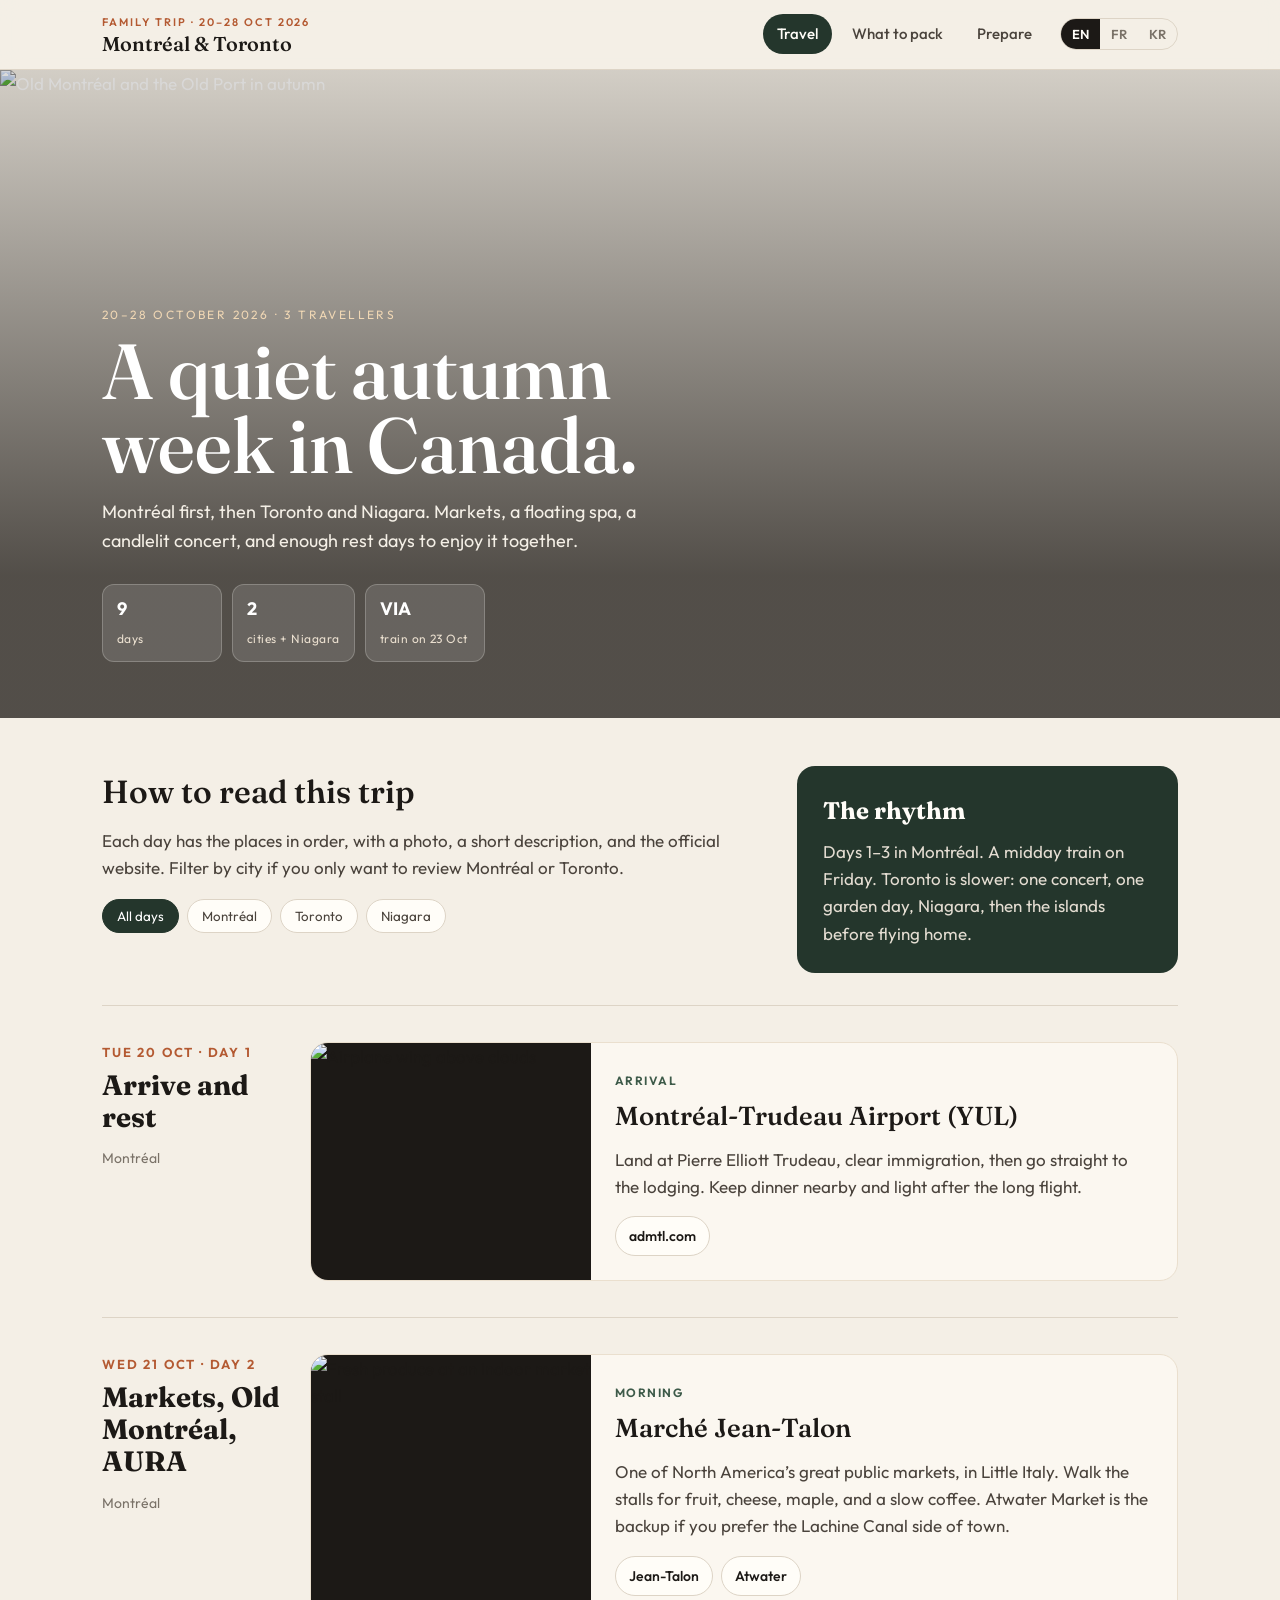
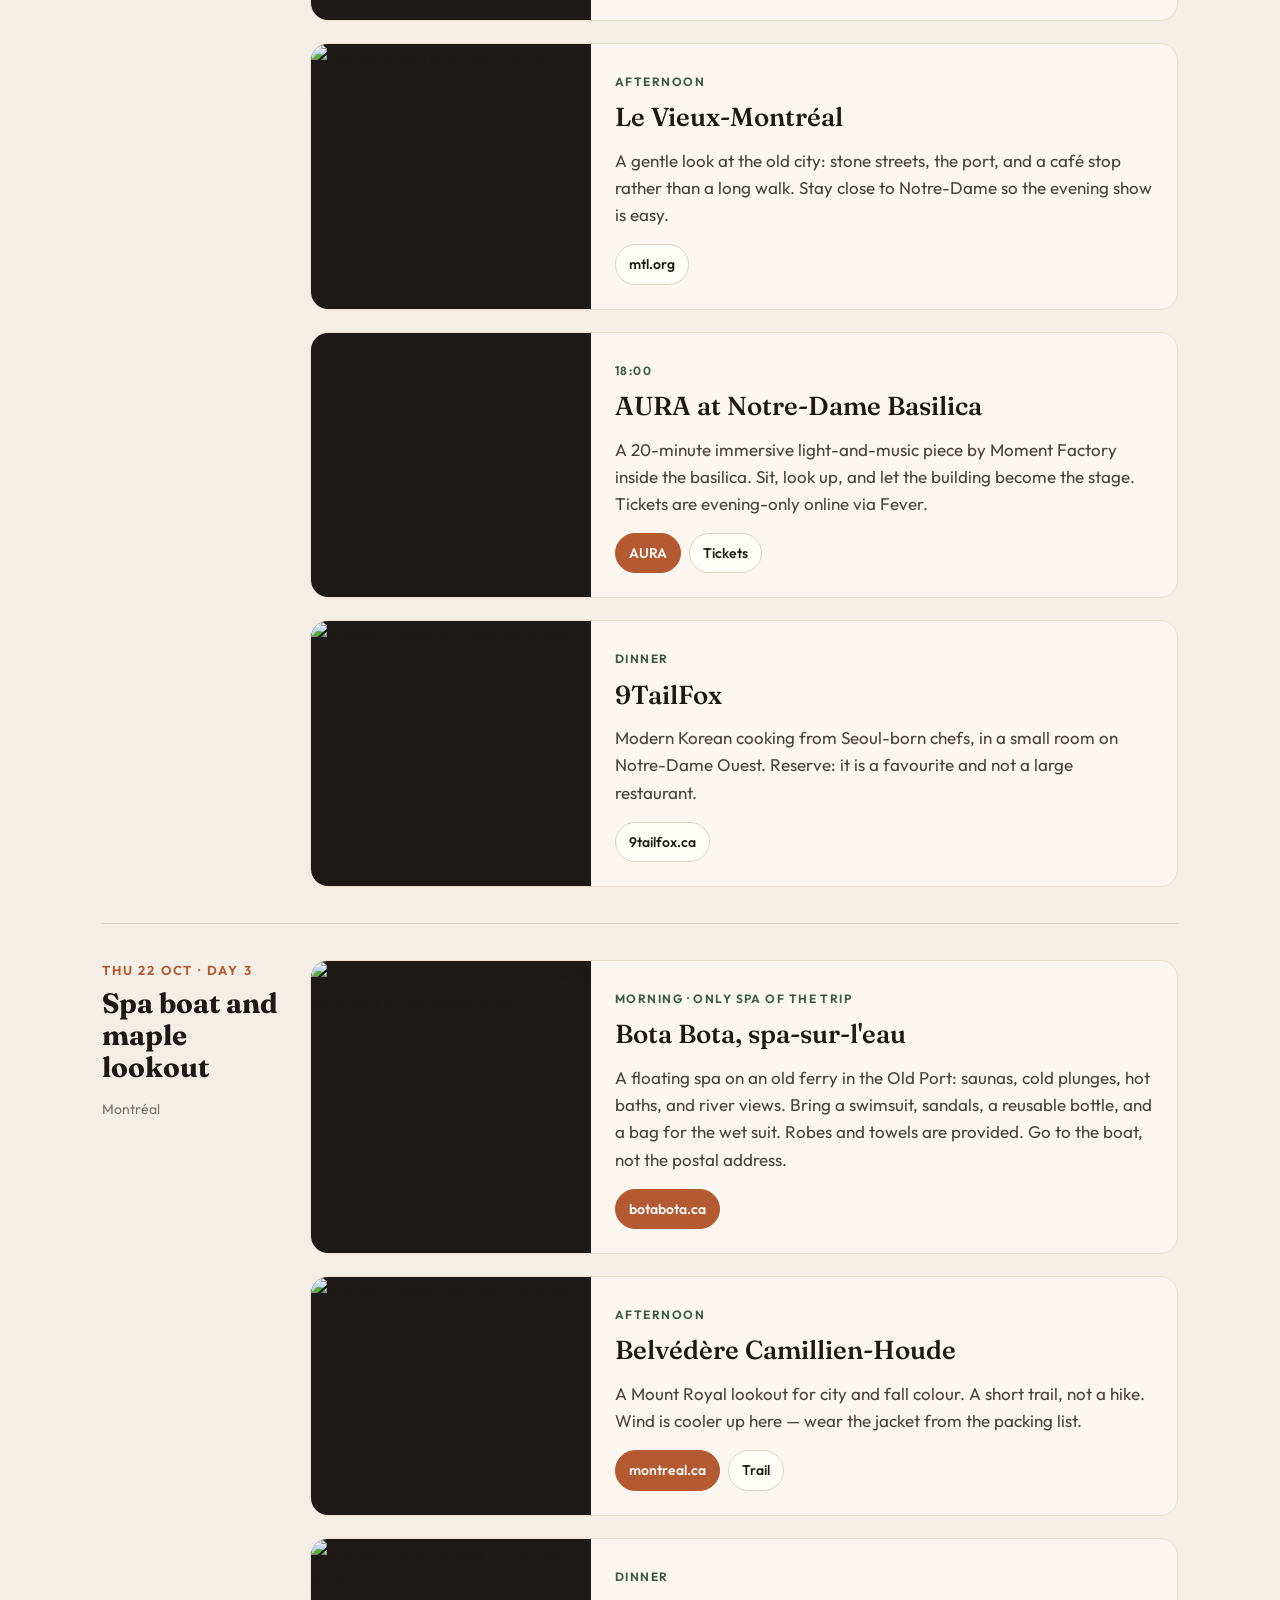
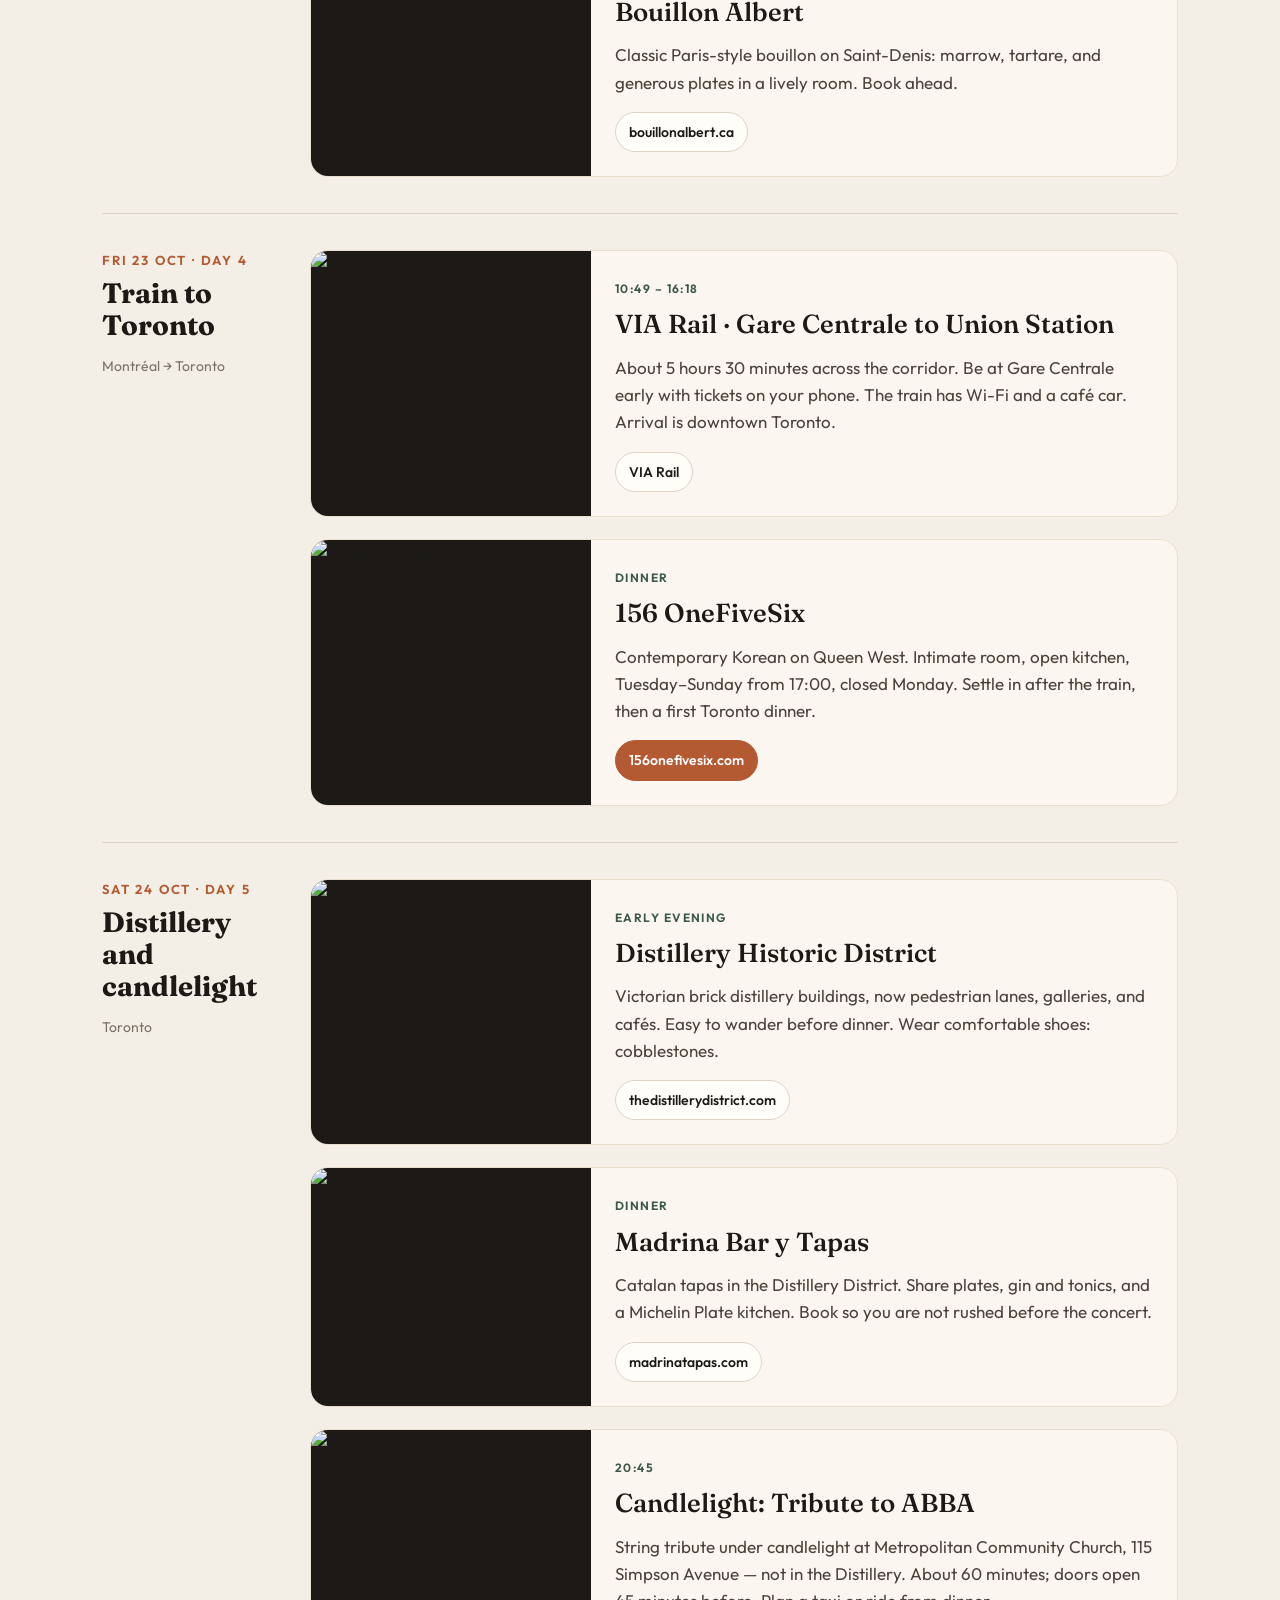
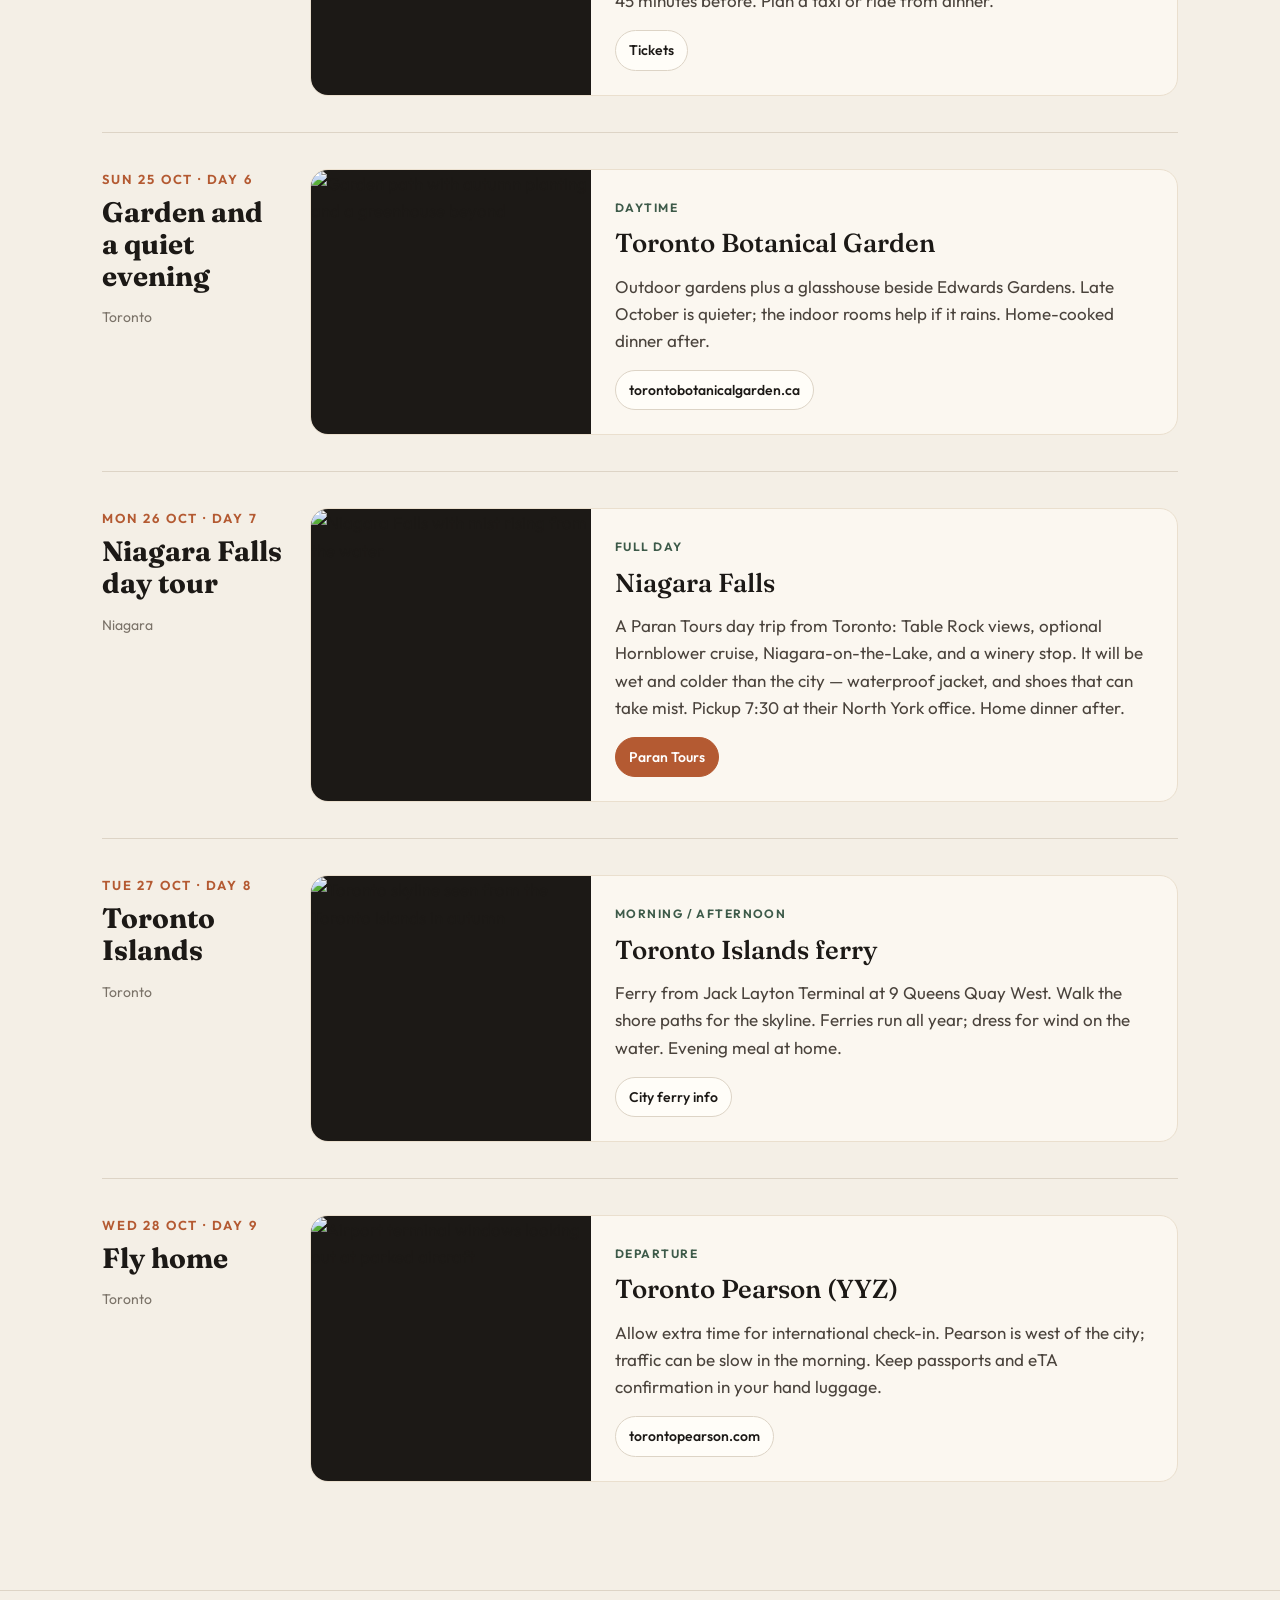
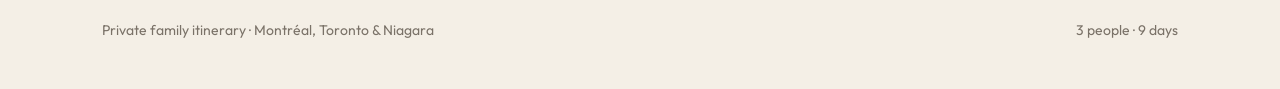
==== commit 3b543200: "Show Montréal extras only on the Montréal tab, at the bottom. Co-authored-by: Cursor <cursoragent@cu" ====
--- a/index.html
+++ b/index.html
@@ -45,7 +45,299 @@
       </aside>
     </section>
 
-    <section class="explore" data-city="montreal">
+    <section class="timeline">
+      <article class="day" data-city="montreal">
+        <div class="day-meta">
+          <p class="when" data-i18n data-en="Tue 20 Oct · Day 1" data-fr="Mar. 20 oct. · Jour 1" data-ko="10월 20일 (화) · 1일차">Tue 20 Oct · Day 1</p>
+          <h2 data-i18n data-en="Arrive and rest" data-fr="Arrivée et repos" data-ko="도착과 휴식">Arrive and rest</h2>
+          <p class="city">Montréal</p>
+        </div>
+        <div class="places">
+          <article class="place">
+            <img src="https://images.unsplash.com/photo-1436491865332-7a61a109cc05?auto=format&fit=crop&w=1200&q=80" alt="Airplane wing above clouds" />
+            <div class="place-body">
+              <span class="time" data-i18n data-en="Arrival" data-fr="Arrivée" data-ko="도착">Arrival</span>
+              <h3>Montréal-Trudeau Airport (YUL)</h3>
+              <p data-i18n data-en="Land at Pierre Elliott Trudeau, clear immigration, then go straight to the lodging. Keep dinner nearby and light after the long flight." data-fr="Arrivée à l’aéroport Pierre-Elliott-Trudeau, passage à l’immigration, puis direction le logement. Prévoir un dîner simple tout près après le long vol." data-ko="피에르 엘리엇 트뤼도 공항 도착 후 입국심사, 바로 숙소로 이동합니다. 긴 비행 뒤에는 숙소 근처에서 가볍게 저녁.">Land at Pierre Elliott Trudeau, clear immigration, then go straight to the lodging. Keep dinner nearby and light after the long flight.</p>
+              <div class="actions">
+                <a class="btn" href="https://www.admtl.com/en" target="_blank" rel="noopener">admtl.com</a>
+              </div>
+            </div>
+          </article>
+        </div>
+      </article>
+
+      <article class="day" data-city="montreal">
+        <div class="day-meta">
+          <p class="when" data-i18n data-en="Wed 21 Oct · Day 2" data-fr="Mer. 21 oct. · Jour 2" data-ko="10월 21일 (수) · 2일차">Wed 21 Oct · Day 2</p>
+          <h2 data-i18n data-en="Markets, Old Montréal, AURA" data-fr="Marchés, Vieux-Montréal, AURA" data-ko="시장, 구시가지, AURA">Markets, Old Montréal, AURA</h2>
+          <p class="city">Montréal</p>
+        </div>
+        <div class="places">
+          <article class="place">
+            <img src="https://images.unsplash.com/photo-1488459716781-31db52582fe9?auto=format&fit=crop&w=1200&q=80" alt="Fresh produce at an indoor market stall" />
+            <div class="place-body">
+              <span class="time" data-i18n data-en="Morning" data-fr="Matin" data-ko="오전">Morning</span>
+              <h3>Marché Jean-Talon</h3>
+              <p data-i18n data-en="One of North America’s great public markets, in Little Italy. Walk the stalls for fruit, cheese, maple, and a slow coffee. Atwater Market is the backup if you prefer the Lachine Canal side of town." data-fr="L’un des plus beaux marchés publics d’Amérique du Nord, dans la Petite-Italie. Fruits, fromages, érable, café. Le marché Atwater est l’option de repli, côté canal de Lachine." data-ko="북미에서 손꼽히는 공설시장, 리틀 이탈리아에 있습니다. 과일, 치즈, 메이플, 커피를 천천히. 라신 운하 쪽이 편하면 아트워터 시장으로 바꿔도 됩니다.">One of North America’s great public markets, in Little Italy. Walk the stalls for fruit, cheese, maple, and a slow coffee. Atwater Market is the backup if you prefer the Lachine Canal side of town.</p>
+              <div class="actions">
+                <a class="btn" href="https://www.marchespublics-mtl.com/en/markets/jean-talon-market" target="_blank" rel="noopener">Jean-Talon</a>
+                <a class="btn" href="https://www.marchespublics-mtl.com/en/markets/atwater-market" target="_blank" rel="noopener">Atwater</a>
+              </div>
+            </div>
+          </article>
+
+          <article class="place">
+            <img src="https://mtldetours.ca/wp-content/uploads/2025/10/Old-Montreal-Old-Port-Fall-Automne-%C2%A9-Lesley-Thompson.jpg" alt="Old Montréal and the Old Port in autumn" />
+            <div class="place-body">
+              <span class="time" data-i18n data-en="Afternoon" data-fr="Après-midi" data-ko="오후">Afternoon</span>
+              <h3>Le Vieux-Montréal</h3>
+              <p data-i18n data-en="A gentle look at the old city: stone streets, the port, and a café stop rather than a long walk. Stay close to Notre-Dame so the evening show is easy." data-fr="Une visite douce de la vieille ville : rues de pierre, le port, et une pause café plutôt qu’une longue marche. Rester près de Notre-Dame pour le spectacle du soir." data-ko="구시가지는 천천히: 돌길, 항구, 카페에서 쉬는 정도로. 저녁 AURA를 위해 노트르담 근처에 머무는 것이 편합니다.">A gentle look at the old city: stone streets, the port, and a café stop rather than a long walk. Stay close to Notre-Dame so the evening show is easy.</p>
+              <div class="actions">
+                <a class="btn" href="https://www.mtl.org/en/experience/old-montreal" target="_blank" rel="noopener">mtl.org</a>
+              </div>
+            </div>
+          </article>
+
+          <article class="place">
+            <video autoplay muted loop playsinline poster="">
+              <source src="https://assets.fabriquenotredame.ca/production/Basilique/AURA-Moment-Factory/aura_2021_1-2.mp4" type="video/mp4" />
+            </video>
+            <div class="place-body">
+              <span class="time">18:00</span>
+              <h3>AURA at Notre-Dame Basilica</h3>
+              <p data-i18n data-en="A 20-minute immersive light-and-music piece by Moment Factory inside the basilica. Sit, look up, and let the building become the stage. Tickets are evening-only online via Fever." data-fr="Une expérience immersive de 20 minutes signée Moment Factory à l’intérieur de la basilique. On s’assoit, on lève les yeux. Les billets du soir s’achètent en ligne via Fever." data-ko="모멘트 팩토리가 만든 약 20분 몰입형 빛·음악 공연. 자리에 앉아 성당 안을 올려다보면 됩니다. 저녁 표는 Fever에서 온라인으로.">A 20-minute immersive light-and-music piece by Moment Factory inside the basilica. Sit, look up, and let the building become the stage. Tickets are evening-only online via Fever.</p>
+              <div class="actions">
+                <a class="btn primary" href="https://www.basiliquenotredame.ca/en/events/the-aura-experience" target="_blank" rel="noopener">AURA</a>
+                <a class="btn" href="https://feverup.com/m/134291/en" target="_blank" rel="noopener">Tickets</a>
+              </div>
+            </div>
+          </article>
+
+          <article class="place">
+            <img src="https://images.unsplash.com/photo-1498654896293-37aacf113fd9?auto=format&fit=crop&w=1200&q=80" alt="Korean dishes on a shared table" />
+            <div class="place-body">
+              <span class="time" data-i18n data-en="Dinner" data-fr="Dîner" data-ko="저녁">Dinner</span>
+              <h3>9TailFox</h3>
+              <p data-i18n data-en="Modern Korean cooking from Seoul-born chefs, in a small room on Notre-Dame Ouest. Reserve: it is a favourite and not a large restaurant." data-fr="Cuisine coréenne contemporaine par des chefs nés à Séoul, dans une petite salle sur Notre-Dame Ouest. Réserver : la salle est petite et très demandée." data-ko="서울 출신 셰프의 모던 한식, 노트르담 웨스트의 작은 공간. 자리가 많지 않으니 예약하세요.">Modern Korean cooking from Seoul-born chefs, in a small room on Notre-Dame Ouest. Reserve: it is a favourite and not a large restaurant.</p>
+              <div class="actions">
+                <a class="btn" href="https://www.9tailfox.ca/" target="_blank" rel="noopener">9tailfox.ca</a>
+              </div>
+            </div>
+          </article>
+        </div>
+      </article>
+
+      <article class="day" data-city="montreal">
+        <div class="day-meta">
+          <p class="when" data-i18n data-en="Thu 22 Oct · Day 3" data-fr="Jeu. 22 oct. · Jour 3" data-ko="10월 22일 (목) · 3일차">Thu 22 Oct · Day 3</p>
+          <h2 data-i18n data-en="Spa boat and maple lookout" data-fr="Spa flottant et belvédère" data-ko="선상 스파와 전망대">Spa boat and maple lookout</h2>
+          <p class="city">Montréal</p>
+        </div>
+        <div class="places">
+          <article class="place">
+            <img src="https://botabota.ca/wp-content/uploads/2020/04/995A4125-Modifier.jpg" alt="Outdoor hot tub at Bota Bota with Montréal in the background" />
+            <div class="place-body">
+              <span class="time" data-i18n data-en="Morning · only spa of the trip" data-fr="Matin · seul spa du voyage" data-ko="오전 · 이번 여행 유일한 스파">Morning · only spa of the trip</span>
+              <h3>Bota Bota, spa-sur-l'eau</h3>
+              <p data-i18n data-en="A floating spa on an old ferry in the Old Port: saunas, cold plunges, hot baths, and river views. Bring a swimsuit, sandals, a reusable bottle, and a bag for the wet suit. Robes and towels are provided. Go to the boat, not the postal address." data-fr="Un spa flottant sur un ancien traversier, Vieux-Port : saunas, bains froids, bains chauds, vue sur le fleuve. Apporter maillot, sandales, gourde, et un sac pour le maillot mouillé. Peignoirs et serviettes fournis. Se rendre au bateau, pas à l’adresse postale." data-ko="올드 포트에 정박한 옛 페리 선상 스파. 사우나, 냉탕, 온탕, 강 전망. 수영복, 샌들, 텀블러, 젖은 수영복 넣을 봉지를 챙기세요. 가운과 타월은 제공. 우편 주소가 아니라 배로 갑니다.">A floating spa on an old ferry in the Old Port: saunas, cold plunges, hot baths, and river views. Bring a swimsuit, sandals, a reusable bottle, and a bag for the wet suit. Robes and towels are provided. Go to the boat, not the postal address.</p>
+              <div class="actions">
+                <a class="btn primary" href="https://botabota.ca/en/" target="_blank" rel="noopener">botabota.ca</a>
+              </div>
+            </div>
+          </article>
+
+          <article class="place">
+            <img src="https://images.unsplash.com/photo-1508193638397-1c4234db14d8?auto=format&fit=crop&w=1200&q=80" alt="Autumn forest path with orange maple leaves" />
+            <div class="place-body">
+              <span class="time" data-i18n data-en="Afternoon" data-fr="Après-midi" data-ko="오후">Afternoon</span>
+              <h3>Belvédère Camillien-Houde</h3>
+              <p data-i18n data-en="A Mount Royal lookout for city and fall colour. A short trail, not a hike. Wind is cooler up here — wear the jacket from the packing list." data-fr="Un belvédère du mont Royal pour la ville et les couleurs d’automne. Une courte promenade, pas une randonnée. Plus venteux et plus frais : garder le manteau." data-ko="몽 루아얄의 전망대에서 시내와 단풍을 봅니다. 짧은 산책로이지 등산은 아닙니다. 바람이 더 차니 점퍼를 입으세요.">A Mount Royal lookout for city and fall colour. A short trail, not a hike. Wind is cooler up here — wear the jacket from the packing list.</p>
+              <div class="actions">
+                <a class="btn primary" href="https://montreal.ca/lieux/belvedere-camillien-houde" target="_blank" rel="noopener">montreal.ca</a>
+                <a class="btn" href="https://www.alltrails.com/fr/randonnee/canada/quebec/sentier-du-belvedere-camilien-houde" target="_blank" rel="noopener" data-i18n data-en="Trail" data-fr="Sentier" data-ko="산책로">Trail</a>
+              </div>
+            </div>
+          </article>
+
+          <article class="place">
+            <img src="https://bouillonalbert.ca/wp-content/uploads/2024/10/2024_09_26_bouillon-405-1.jpg" alt="Shared French dishes at Bouillon Albert" />
+            <div class="place-body">
+              <span class="time" data-i18n data-en="Dinner" data-fr="Dîner" data-ko="저녁">Dinner</span>
+              <h3>Bouillon Albert</h3>
+              <p data-i18n data-en="Classic Paris-style bouillon on Saint-Denis: marrow, tartare, and generous plates in a lively room. Book ahead." data-fr="Bouillon parisien classique sur Saint-Denis : os à moelle, tartare, assiettes généreuses. Réserver." data-ko="생드니 거리의 파리식 부용. 골수, 타르타르, 푸짐한 가정식. 예약하세요.">Classic Paris-style bouillon on Saint-Denis: marrow, tartare, and generous plates in a lively room. Book ahead.</p>
+              <div class="actions">
+                <a class="btn" href="https://bouillonalbert.ca/en/" target="_blank" rel="noopener">bouillonalbert.ca</a>
+              </div>
+            </div>
+          </article>
+        </div>
+      </article>
+
+      <article class="day" data-city="toronto">
+        <div class="day-meta">
+          <p class="when" data-i18n data-en="Fri 23 Oct · Day 4" data-fr="Ven. 23 oct. · Jour 4" data-ko="10월 23일 (금) · 4일차">Fri 23 Oct · Day 4</p>
+          <h2 data-i18n data-en="Train to Toronto" data-fr="Train vers Toronto" data-ko="토론토로 이동">Train to Toronto</h2>
+          <p class="city">Montréal → Toronto</p>
+        </div>
+        <div class="places">
+          <article class="place">
+            <img src="https://corpo.viarail.ca/sites/default/files/2019-04/hero_projects.jpg" alt="VIA Rail Canada train" />
+            <div class="place-body">
+              <span class="time">10:49 – 16:18</span>
+              <h3>VIA Rail · Gare Centrale to Union Station</h3>
+              <p data-i18n data-en="About 5 hours 30 minutes across the corridor. Be at Gare Centrale early with tickets on your phone. The train has Wi-Fi and a café car. Arrival is downtown Toronto." data-fr="Environ 5 h 30 sur le corridor. Arriver tôt à la Gare Centrale, billets sur le téléphone. Wi-Fi et voiture café. Arrivée en plein centre de Toronto." data-ko="약 5시간 30분. Gare Centrale에 여유 있게, 모바일 티켓 준비. 와이파이와 카페칸이 있습니다. 토론토 시내 Union Station 도착.">About 5 hours 30 minutes across the corridor. Be at Gare Centrale early with tickets on your phone. The train has Wi-Fi and a café car. Arrival is downtown Toronto.</p>
+              <div class="actions">
+                <a class="btn" href="https://www.viarail.ca/en/explore-our-destinations/trains/ontario-and-quebec/montreal-toronto" target="_blank" rel="noopener">VIA Rail</a>
+              </div>
+            </div>
+          </article>
+
+          <article class="place">
+            <img src="https://images.unsplash.com/photo-1504674900247-0877df9cc836?auto=format&fit=crop&w=1200&q=80" alt="Elegant dinner plates ready to be served" />
+            <div class="place-body">
+              <span class="time" data-i18n data-en="Dinner" data-fr="Dîner" data-ko="저녁">Dinner</span>
+              <h3>156 OneFiveSix</h3>
+              <p data-i18n data-en="Contemporary Korean on Queen West. Intimate room, open kitchen, Tuesday–Sunday from 17:00, closed Monday. Settle in after the train, then a first Toronto dinner." data-fr="Coréen contemporain sur Queen West. Petite salle, cuisine ouverte, mardi–dimanche dès 17 h, fermé lundi. Poser les valises après le train, puis dîner." data-ko="퀸 웨스트의 컨템포러리 한식. 작은 공간, 오픈 키친. 화–일 17시부터, 월요일 휴무. 기차에서 내려 짐 풀고 첫 토론토 저녁.">Contemporary Korean on Queen West. Intimate room, open kitchen, Tuesday–Sunday from 17:00, closed Monday. Settle in after the train, then a first Toronto dinner.</p>
+              <div class="actions">
+                <a class="btn primary" href="https://156onefivesix.com/" target="_blank" rel="noopener">156onefivesix.com</a>
+              </div>
+            </div>
+          </article>
+        </div>
+      </article>
+
+      <article class="day" data-city="toronto">
+        <div class="day-meta">
+          <p class="when" data-i18n data-en="Sat 24 Oct · Day 5" data-fr="Sam. 24 oct. · Jour 5" data-ko="10월 24일 (토) · 5일차">Sat 24 Oct · Day 5</p>
+          <h2 data-i18n data-en="Distillery and candlelight" data-fr="Distillery et concert à la bougie" data-ko="디스틸러리와 촛불 콘서트">Distillery and candlelight</h2>
+          <p class="city">Toronto</p>
+        </div>
+        <div class="places">
+          <article class="place">
+            <img src="https://lh3.googleusercontent.com/gps-cs-s/AHRPTWkAVo85cDUnJNFhiNqN8iCSUB7TGXq59l4VeHgYy-x48vvAcuCImokPR-S7FLizrSoWW36pleoAya1Uu6UsR1aaPJI8mPIegdbuoLx9E8on4J0RIrCV1RWNoc4BsW7m6Ejx4G-1zw=s1360-w1360-h1020-rw" alt="Gooderham &amp; Worts buildings in the Distillery Historic District" referrerpolicy="no-referrer" />
+            <div class="place-body">
+              <span class="time" data-i18n data-en="Early evening" data-fr="Début de soirée" data-ko="이른 저녁">Early evening</span>
+              <h3>Distillery Historic District</h3>
+              <p data-i18n data-en="Victorian brick distillery buildings, now pedestrian lanes, galleries, and cafés. Easy to wander before dinner. Wear comfortable shoes: cobblestones." data-fr="Ancienne distillerie victorienne en brique, aujourd’hui ruelles piétonnes, galeries et cafés. Idéal avant le dîner. Chaussures confortables : pavés." data-ko="빅토리아 시대 벽돌 증류소, 지금은 보행자 골목·갤러리·카페. 저녁 전에 둘러보기 좋습니다. 돌길이니 편한 신발을.">Victorian brick distillery buildings, now pedestrian lanes, galleries, and cafés. Easy to wander before dinner. Wear comfortable shoes: cobblestones.</p>
+              <div class="actions">
+                <a class="btn" href="https://www.thedistillerydistrict.com/" target="_blank" rel="noopener">thedistillerydistrict.com</a>
+              </div>
+            </div>
+          </article>
+
+          <article class="place">
+            <img src="https://images.unsplash.com/photo-1515443961218-a51367888e4b?auto=format&fit=crop&w=1200&q=80" alt="Spanish tapas and wine on a wooden table" />
+            <div class="place-body">
+              <span class="time" data-i18n data-en="Dinner" data-fr="Dîner" data-ko="저녁">Dinner</span>
+              <h3>Madrina Bar y Tapas</h3>
+              <p data-i18n data-en="Catalan tapas in the Distillery District. Share plates, gin and tonics, and a Michelin Plate kitchen. Book so you are not rushed before the concert." data-fr="Tapas catalanes dans le Distillery District. Assiettes à partager et une cuisine reconnue par Michelin. Réserver pour ne pas courir avant le concert." data-ko="디스틸러리 안의 카탈루냐 타파스. 접시를 나눠 먹고, 콘서트 전에 서두르지 않도록 예약하세요.">Catalan tapas in the Distillery District. Share plates, gin and tonics, and a Michelin Plate kitchen. Book so you are not rushed before the concert.</p>
+              <div class="actions">
+                <a class="btn" href="https://madrinatapas.com/" target="_blank" rel="noopener">madrinatapas.com</a>
+              </div>
+            </div>
+          </article>
+
+          <article class="place">
+            <img src="https://d21buns5ku92am.cloudfront.net/69828/images/481302-2022_12_03_Central-Hall-Westminster_LONDON_UK_22-3235b1-large-1683271892.jpg" alt="String quartet performing by candlelight" />
+            <div class="place-body">
+              <span class="time">20:45</span>
+              <h3>Candlelight: Tribute to ABBA</h3>
+              <p data-i18n data-en="String tribute under candlelight at Metropolitan Community Church, 115 Simpson Avenue — not in the Distillery. About 60 minutes; doors open 45 minutes before. Plan a taxi or ride from dinner." data-fr="Hommage à ABBA à la bougie, Metropolitan Community Church, 115 Simpson Avenue — pas dans le Distillery. Environ 60 minutes ; ouverture 45 minutes avant. Prévoir un taxi depuis le restaurant." data-ko="촛불 아래 ABBA 헌정 공연. 장소는 디스틸러리가 아니라 Metropolitan Community Church, 115 Simpson Avenue. 약 60분, 45분 전 입장. 식당에서 택시나 차량을 잡으세요.">String tribute under candlelight at Metropolitan Community Church, 115 Simpson Avenue — not in the Distillery. About 60 minutes; doors open 45 minutes before. Plan a taxi or ride from dinner.</p>
+              <div class="actions">
+                <a class="btn" href="https://feverup.com/m/107918" target="_blank" rel="noopener">Tickets</a>
+              </div>
+            </div>
+          </article>
+        </div>
+      </article>
+
+      <article class="day" data-city="toronto">
+        <div class="day-meta">
+          <p class="when" data-i18n data-en="Sun 25 Oct · Day 6" data-fr="Dim. 25 oct. · Jour 6" data-ko="10월 25일 (일) · 6일차">Sun 25 Oct · Day 6</p>
+          <h2 data-i18n data-en="Garden and a quiet evening" data-fr="Jardin et soirée tranquille" data-ko="식물원과 휴식">Garden and a quiet evening</h2>
+          <p class="city">Toronto</p>
+        </div>
+        <div class="places">
+          <article class="place">
+            <img src="https://images.unsplash.com/photo-1585320806297-9794b3e4eeae?auto=format&fit=crop&w=1200&q=80" alt="Garden path with autumn planting and a greenhouse beyond" />
+            <div class="place-body">
+              <span class="time" data-i18n data-en="Daytime" data-fr="Journée" data-ko="오전/오후">Daytime</span>
+              <h3>Toronto Botanical Garden</h3>
+              <p data-i18n data-en="Outdoor gardens plus a glasshouse beside Edwards Gardens. Late October is quieter; the indoor rooms help if it rains. Home-cooked dinner after." data-fr="Jardins extérieurs et serre, à côté d’Edwards Gardens. Fin octobre, c’est plus calme ; les salles intérieures aident s’il pleut. Dîner à la maison ensuite." data-ko="에드워즈 가든 옆 야외 정원과 온실. 10월 말은 한산하고, 비 오면 실내로. 저녁은 집에서.">Outdoor gardens plus a glasshouse beside Edwards Gardens. Late October is quieter; the indoor rooms help if it rains. Home-cooked dinner after.</p>
+              <div class="actions">
+                <a class="btn" href="https://torontobotanicalgarden.ca/" target="_blank" rel="noopener">torontobotanicalgarden.ca</a>
+              </div>
+            </div>
+          </article>
+        </div>
+      </article>
+
+      <article class="day" data-city="niagara">
+        <div class="day-meta">
+          <p class="when" data-i18n data-en="Mon 26 Oct · Day 7" data-fr="Lun. 26 oct. · Jour 7" data-ko="10월 26일 (월) · 7일차">Mon 26 Oct · Day 7</p>
+          <h2 data-i18n data-en="Niagara Falls day tour" data-fr="Excursion aux chutes Niagara" data-ko="나이아가라 폭포 일일 투어">Niagara Falls day tour</h2>
+          <p class="city">Niagara</p>
+        </div>
+        <div class="places">
+          <article class="place">
+            <img src="https://images.unsplash.com/photo-1489447068241-b3490214e879?auto=format&fit=crop&w=1200&q=80" alt="Niagara Falls with mist rising from the water" />
+            <div class="place-body">
+              <span class="time" data-i18n data-en="Full day" data-fr="Journée entière" data-ko="종일">Full day</span>
+              <h3>Niagara Falls</h3>
+              <p data-i18n data-en="A Paran Tours day trip from Toronto: Table Rock views, optional Hornblower cruise, Niagara-on-the-Lake, and a winery stop. It will be wet and colder than the city — waterproof jacket, and shoes that can take mist. Pickup 7:30 at their North York office. Home dinner after." data-fr="Excursion Paran Tours au départ de Toronto : Table Rock, croisière Hornblower en option, Niagara-on-the-Lake et une cave. Plus humide et plus froid : manteau imperméable. Départ 7 h 30 à North York. Dîner à la maison." data-ko="파란여행 토론토 출발 1일 투어. 테이블 락 전망, 선택 혼블로워 크루즈, 나이아가라 온더레이크, 와이너리. 도시보다 젖고 추우니 방수 점퍼와 물안개에도 괜찮은 신발. 노스욕 사무실 7:30 탑승. 저녁은 집밥.">A Paran Tours day trip from Toronto: Table Rock views, optional Hornblower cruise, Niagara-on-the-Lake, and a winery stop. It will be wet and colder than the city — waterproof jacket, and shoes that can take mist. Pickup 7:30 at their North York office. Home dinner after.</p>
+              <div class="actions">
+                <a class="btn primary" href="https://www.parantours.com/tours-detail.php?item_number=NIA1D" target="_blank" rel="noopener">Paran Tours</a>
+              </div>
+            </div>
+          </article>
+        </div>
+      </article>
+
+      <article class="day" data-city="toronto">
+        <div class="day-meta">
+          <p class="when" data-i18n data-en="Tue 27 Oct · Day 8" data-fr="Mar. 27 oct. · Jour 8" data-ko="10월 27일 (화) · 8일차">Tue 27 Oct · Day 8</p>
+          <h2 data-i18n data-en="Toronto Islands" data-fr="Îles de Toronto" data-ko="토론토 아일랜드">Toronto Islands</h2>
+          <p class="city">Toronto</p>
+        </div>
+        <div class="places">
+          <article class="place">
+            <img src="https://assets.simpleviewinc.com/simpleview/image/upload/c_fill,f_jpg,g_xy_center,h_640,q_65,w_640,x_2640,y_1143/v1/clients/toronto/A042_C006_20200920_R00817_a139d403-f08a-4984-ab17-c244c38fbc0b.jpg" alt="Toronto skyline seen from the Toronto Islands in autumn" />
+            <div class="place-body">
+              <span class="time" data-i18n data-en="Morning / afternoon" data-fr="Matin / après-midi" data-ko="오전/오후">Morning / afternoon</span>
+              <h3>Toronto Islands ferry</h3>
+              <p data-i18n data-en="Ferry from Jack Layton Terminal at 9 Queens Quay West. Walk the shore paths for the skyline. Ferries run all year; dress for wind on the water. Evening meal at home." data-fr="Traversier depuis le terminal Jack Layton, 9 Queens Quay West. Promenade au bord de l’eau face à la skyline. Service toute l’année ; se couvrir, c’est venteux. Dîner à la maison." data-ko="잭 레이튼 페리 터미널(9 Queens Quay West)에서 배. 수변 산책로에서 스카이라인을 봅니다. 연중 운항, 물 위는 바람이 셉니다. 저녁은 집에서.">Ferry from Jack Layton Terminal at 9 Queens Quay West. Walk the shore paths for the skyline. Ferries run all year; dress for wind on the water. Evening meal at home.</p>
+              <div class="actions">
+                <a class="btn" href="https://www.toronto.ca/explore-enjoy/parks-gardens-beaches/toronto-island-park/" target="_blank" rel="noopener">City ferry info</a>
+              </div>
+            </div>
+          </article>
+        </div>
+      </article>
+
+      <article class="day" data-city="toronto">
+        <div class="day-meta">
+          <p class="when" data-i18n data-en="Wed 28 Oct · Day 9" data-fr="Mer. 28 oct. · Jour 9" data-ko="10월 28일 (수) · 9일차">Wed 28 Oct · Day 9</p>
+          <h2 data-i18n data-en="Fly home" data-fr="Vol retour" data-ko="귀국">Fly home</h2>
+          <p class="city">Toronto</p>
+        </div>
+        <div class="places">
+          <article class="place">
+            <img src="https://images.unsplash.com/photo-1570710891163-6d3b5c47248b?auto=format&fit=crop&w=1200&q=80" alt="Airport terminal windows looking out at parked aircraft" />
+            <div class="place-body">
+              <span class="time" data-i18n data-en="Departure" data-fr="Départ" data-ko="출국">Departure</span>
+              <h3>Toronto Pearson (YYZ)</h3>
+              <p data-i18n data-en="Allow extra time for international check-in. Pearson is west of the city; traffic can be slow in the morning. Keep passports and eTA confirmation in your hand luggage." data-fr="Prévoir du temps pour l’enregistrement international. Pearson est à l’ouest de la ville ; le trafic du matin peut être lent. Passeports et confirmation eTA dans le bagage cabine." data-ko="국제선 수속 시간을 넉넉히. 피어슨은 시내 서쪽이라 아침 교통이 막힐 수 있습니다. 여권과 eTA 확인 메일은 기내 수하물에.">Allow extra time for international check-in. Pearson is west of the city; traffic can be slow in the morning. Keep passports and eTA confirmation in your hand luggage.</p>
+              <div class="actions">
+                <a class="btn" href="https://www.torontopearson.com/" target="_blank" rel="noopener">torontopearson.com</a>
+              </div>
+            </div>
+          </article>
+        </div>
+      </article>
+    </section>
+
+    <section class="explore" data-city-only="montreal" hidden>
       <img src="https://mtldetours.ca/wp-content/uploads/2025/10/Old-Montreal-Old-Port-Fall-Automne-%C2%A9-Lesley-Thompson.jpg" alt="Old Montréal and the Old Port in autumn light" />
       <div class="explore-copy">
         <p class="brand-kicker" data-i18n data-en="Extra Montréal" data-fr="Encore Montréal" data-ko="몬트리올 더 보기">Extra Montréal</p>
@@ -54,298 +346,6 @@
         <a class="btn primary" href="https://www.mtl.org/en/our-picks" target="_blank" rel="noopener">mtl.org/our-picks</a>
       </div>
     </section>
-
-    <section class="timeline">
-      <article class="day" data-city="montreal">
-        <div class="day-meta">
-          <p class="when" data-i18n data-en="Tue 20 Oct · Day 1" data-fr="Mar. 20 oct. · Jour 1" data-ko="10월 20일 (화) · 1일차">Tue 20 Oct · Day 1</p>
-          <h2 data-i18n data-en="Arrive and rest" data-fr="Arrivée et repos" data-ko="도착과 휴식">Arrive and rest</h2>
-          <p class="city">Montréal</p>
-        </div>
-        <div class="places">
-          <article class="place">
-            <img src="https://images.unsplash.com/photo-1436491865332-7a61a109cc05?auto=format&fit=crop&w=1200&q=80" alt="Airplane wing above clouds" />
-            <div class="place-body">
-              <span class="time" data-i18n data-en="Arrival" data-fr="Arrivée" data-ko="도착">Arrival</span>
-              <h3>Montréal-Trudeau Airport (YUL)</h3>
-              <p data-i18n data-en="Land at Pierre Elliott Trudeau, clear immigration, then go straight to the lodging. Keep dinner nearby and light after the long flight." data-fr="Arrivée à l’aéroport Pierre-Elliott-Trudeau, passage à l’immigration, puis direction le logement. Prévoir un dîner simple tout près après le long vol." data-ko="피에르 엘리엇 트뤼도 공항 도착 후 입국심사, 바로 숙소로 이동합니다. 긴 비행 뒤에는 숙소 근처에서 가볍게 저녁.">Land at Pierre Elliott Trudeau, clear immigration, then go straight to the lodging. Keep dinner nearby and light after the long flight.</p>
-              <div class="actions">
-                <a class="btn" href="https://www.admtl.com/en" target="_blank" rel="noopener">admtl.com</a>
-              </div>
-            </div>
-          </article>
-        </div>
-      </article>
-
-      <article class="day" data-city="montreal">
-        <div class="day-meta">
-          <p class="when" data-i18n data-en="Wed 21 Oct · Day 2" data-fr="Mer. 21 oct. · Jour 2" data-ko="10월 21일 (수) · 2일차">Wed 21 Oct · Day 2</p>
-          <h2 data-i18n data-en="Markets, Old Montréal, AURA" data-fr="Marchés, Vieux-Montréal, AURA" data-ko="시장, 구시가지, AURA">Markets, Old Montréal, AURA</h2>
-          <p class="city">Montréal</p>
-        </div>
-        <div class="places">
-          <article class="place">
-            <img src="https://images.unsplash.com/photo-1488459716781-31db52582fe9?auto=format&fit=crop&w=1200&q=80" alt="Fresh produce at an indoor market stall" />
-            <div class="place-body">
-              <span class="time" data-i18n data-en="Morning" data-fr="Matin" data-ko="오전">Morning</span>
-              <h3>Marché Jean-Talon</h3>
-              <p data-i18n data-en="One of North America’s great public markets, in Little Italy. Walk the stalls for fruit, cheese, maple, and a slow coffee. Atwater Market is the backup if you prefer the Lachine Canal side of town." data-fr="L’un des plus beaux marchés publics d’Amérique du Nord, dans la Petite-Italie. Fruits, fromages, érable, café. Le marché Atwater est l’option de repli, côté canal de Lachine." data-ko="북미에서 손꼽히는 공설시장, 리틀 이탈리아에 있습니다. 과일, 치즈, 메이플, 커피를 천천히. 라신 운하 쪽이 편하면 아트워터 시장으로 바꿔도 됩니다.">One of North America’s great public markets, in Little Italy. Walk the stalls for fruit, cheese, maple, and a slow coffee. Atwater Market is the backup if you prefer the Lachine Canal side of town.</p>
-              <div class="actions">
-                <a class="btn" href="https://www.marchespublics-mtl.com/en/markets/jean-talon-market" target="_blank" rel="noopener">Jean-Talon</a>
-                <a class="btn" href="https://www.marchespublics-mtl.com/en/markets/atwater-market" target="_blank" rel="noopener">Atwater</a>
-              </div>
-            </div>
-          </article>
-
-          <article class="place">
-            <img src="https://mtldetours.ca/wp-content/uploads/2025/10/Old-Montreal-Old-Port-Fall-Automne-%C2%A9-Lesley-Thompson.jpg" alt="Old Montréal and the Old Port in autumn" />
-            <div class="place-body">
-              <span class="time" data-i18n data-en="Afternoon" data-fr="Après-midi" data-ko="오후">Afternoon</span>
-              <h3>Le Vieux-Montréal</h3>
-              <p data-i18n data-en="A gentle look at the old city: stone streets, the port, and a café stop rather than a long walk. Stay close to Notre-Dame so the evening show is easy." data-fr="Une visite douce de la vieille ville : rues de pierre, le port, et une pause café plutôt qu’une longue marche. Rester près de Notre-Dame pour le spectacle du soir." data-ko="구시가지는 천천히: 돌길, 항구, 카페에서 쉬는 정도로. 저녁 AURA를 위해 노트르담 근처에 머무는 것이 편합니다.">A gentle look at the old city: stone streets, the port, and a café stop rather than a long walk. Stay close to Notre-Dame so the evening show is easy.</p>
-              <div class="actions">
-                <a class="btn" href="https://www.mtl.org/en/experience/old-montreal" target="_blank" rel="noopener">mtl.org</a>
-              </div>
-            </div>
-          </article>
-
-          <article class="place">
-            <video autoplay muted loop playsinline poster="">
-              <source src="https://assets.fabriquenotredame.ca/production/Basilique/AURA-Moment-Factory/aura_2021_1-2.mp4" type="video/mp4" />
-            </video>
-            <div class="place-body">
-              <span class="time">18:00</span>
-              <h3>AURA at Notre-Dame Basilica</h3>
-              <p data-i18n data-en="A 20-minute immersive light-and-music piece by Moment Factory inside the basilica. Sit, look up, and let the building become the stage. Tickets are evening-only online via Fever." data-fr="Une expérience immersive de 20 minutes signée Moment Factory à l’intérieur de la basilique. On s’assoit, on lève les yeux. Les billets du soir s’achètent en ligne via Fever." data-ko="모멘트 팩토리가 만든 약 20분 몰입형 빛·음악 공연. 자리에 앉아 성당 안을 올려다보면 됩니다. 저녁 표는 Fever에서 온라인으로.">A 20-minute immersive light-and-music piece by Moment Factory inside the basilica. Sit, look up, and let the building become the stage. Tickets are evening-only online via Fever.</p>
-              <div class="actions">
-                <a class="btn primary" href="https://www.basiliquenotredame.ca/en/events/the-aura-experience" target="_blank" rel="noopener">AURA</a>
-                <a class="btn" href="https://feverup.com/m/134291/en" target="_blank" rel="noopener">Tickets</a>
-              </div>
-            </div>
-          </article>
-
-          <article class="place">
-            <img src="https://images.unsplash.com/photo-1498654896293-37aacf113fd9?auto=format&fit=crop&w=1200&q=80" alt="Korean dishes on a shared table" />
-            <div class="place-body">
-              <span class="time" data-i18n data-en="Dinner" data-fr="Dîner" data-ko="저녁">Dinner</span>
-              <h3>9TailFox</h3>
-              <p data-i18n data-en="Modern Korean cooking from Seoul-born chefs, in a small room on Notre-Dame Ouest. Reserve: it is a favourite and not a large restaurant." data-fr="Cuisine coréenne contemporaine par des chefs nés à Séoul, dans une petite salle sur Notre-Dame Ouest. Réserver : la salle est petite et très demandée." data-ko="서울 출신 셰프의 모던 한식, 노트르담 웨스트의 작은 공간. 자리가 많지 않으니 예약하세요.">Modern Korean cooking from Seoul-born chefs, in a small room on Notre-Dame Ouest. Reserve: it is a favourite and not a large restaurant.</p>
-              <div class="actions">
-                <a class="btn" href="https://www.9tailfox.ca/" target="_blank" rel="noopener">9tailfox.ca</a>
-              </div>
-            </div>
-          </article>
-        </div>
-      </article>
-
-      <article class="day" data-city="montreal">
-        <div class="day-meta">
-          <p class="when" data-i18n data-en="Thu 22 Oct · Day 3" data-fr="Jeu. 22 oct. · Jour 3" data-ko="10월 22일 (목) · 3일차">Thu 22 Oct · Day 3</p>
-          <h2 data-i18n data-en="Spa boat and maple lookout" data-fr="Spa flottant et belvédère" data-ko="선상 스파와 전망대">Spa boat and maple lookout</h2>
-          <p class="city">Montréal</p>
-        </div>
-        <div class="places">
-          <article class="place">
-            <img src="https://botabota.ca/wp-content/uploads/2020/04/995A4125-Modifier.jpg" alt="Outdoor hot tub at Bota Bota with Montréal in the background" />
-            <div class="place-body">
-              <span class="time" data-i18n data-en="Morning · only spa of the trip" data-fr="Matin · seul spa du voyage" data-ko="오전 · 이번 여행 유일한 스파">Morning · only spa of the trip</span>
-              <h3>Bota Bota, spa-sur-l'eau</h3>
-              <p data-i18n data-en="A floating spa on an old ferry in the Old Port: saunas, cold plunges, hot baths, and river views. Bring a swimsuit, sandals, a reusable bottle, and a bag for the wet suit. Robes and towels are provided. Go to the boat, not the postal address." data-fr="Un spa flottant sur un ancien traversier, Vieux-Port : saunas, bains froids, bains chauds, vue sur le fleuve. Apporter maillot, sandales, gourde, et un sac pour le maillot mouillé. Peignoirs et serviettes fournis. Se rendre au bateau, pas à l’adresse postale." data-ko="올드 포트에 정박한 옛 페리 선상 스파. 사우나, 냉탕, 온탕, 강 전망. 수영복, 샌들, 텀블러, 젖은 수영복 넣을 봉지를 챙기세요. 가운과 타월은 제공. 우편 주소가 아니라 배로 갑니다.">A floating spa on an old ferry in the Old Port: saunas, cold plunges, hot baths, and river views. Bring a swimsuit, sandals, a reusable bottle, and a bag for the wet suit. Robes and towels are provided. Go to the boat, not the postal address.</p>
-              <div class="actions">
-                <a class="btn primary" href="https://botabota.ca/en/" target="_blank" rel="noopener">botabota.ca</a>
-              </div>
-            </div>
-          </article>
-
-          <article class="place">
-            <img src="https://images.unsplash.com/photo-1508193638397-1c4234db14d8?auto=format&fit=crop&w=1200&q=80" alt="Autumn forest path with orange maple leaves" />
-            <div class="place-body">
-              <span class="time" data-i18n data-en="Afternoon" data-fr="Après-midi" data-ko="오후">Afternoon</span>
-              <h3>Belvédère Camillien-Houde</h3>
-              <p data-i18n data-en="A Mount Royal lookout for city and fall colour. A short trail, not a hike. Wind is cooler up here — wear the jacket from the packing list." data-fr="Un belvédère du mont Royal pour la ville et les couleurs d’automne. Une courte promenade, pas une randonnée. Plus venteux et plus frais : garder le manteau." data-ko="몽 루아얄의 전망대에서 시내와 단풍을 봅니다. 짧은 산책로이지 등산은 아닙니다. 바람이 더 차니 점퍼를 입으세요.">A Mount Royal lookout for city and fall colour. A short trail, not a hike. Wind is cooler up here — wear the jacket from the packing list.</p>
-              <div class="actions">
-                <a class="btn primary" href="https://montreal.ca/lieux/belvedere-camillien-houde" target="_blank" rel="noopener">montreal.ca</a>
-                <a class="btn" href="https://www.alltrails.com/fr/randonnee/canada/quebec/sentier-du-belvedere-camilien-houde" target="_blank" rel="noopener" data-i18n data-en="Trail" data-fr="Sentier" data-ko="산책로">Trail</a>
-              </div>
-            </div>
-          </article>
-
-          <article class="place">
-            <img src="https://bouillonalbert.ca/wp-content/uploads/2024/10/2024_09_26_bouillon-405-1.jpg" alt="Shared French dishes at Bouillon Albert" />
-            <div class="place-body">
-              <span class="time" data-i18n data-en="Dinner" data-fr="Dîner" data-ko="저녁">Dinner</span>
-              <h3>Bouillon Albert</h3>
-              <p data-i18n data-en="Classic Paris-style bouillon on Saint-Denis: marrow, tartare, and generous plates in a lively room. Book ahead." data-fr="Bouillon parisien classique sur Saint-Denis : os à moelle, tartare, assiettes généreuses. Réserver." data-ko="생드니 거리의 파리식 부용. 골수, 타르타르, 푸짐한 가정식. 예약하세요.">Classic Paris-style bouillon on Saint-Denis: marrow, tartare, and generous plates in a lively room. Book ahead.</p>
-              <div class="actions">
-                <a class="btn" href="https://bouillonalbert.ca/en/" target="_blank" rel="noopener">bouillonalbert.ca</a>
-              </div>
-            </div>
-          </article>
-        </div>
-      </article>
-
-      <article class="day" data-city="toronto">
-        <div class="day-meta">
-          <p class="when" data-i18n data-en="Fri 23 Oct · Day 4" data-fr="Ven. 23 oct. · Jour 4" data-ko="10월 23일 (금) · 4일차">Fri 23 Oct · Day 4</p>
-          <h2 data-i18n data-en="Train to Toronto" data-fr="Train vers Toronto" data-ko="토론토로 이동">Train to Toronto</h2>
-          <p class="city">Montréal → Toronto</p>
-        </div>
-        <div class="places">
-          <article class="place">
-            <img src="https://corpo.viarail.ca/sites/default/files/2019-04/hero_projects.jpg" alt="VIA Rail Canada train" />
-            <div class="place-body">
-              <span class="time">10:49 – 16:18</span>
-              <h3>VIA Rail · Gare Centrale to Union Station</h3>
-              <p data-i18n data-en="About 5 hours 30 minutes across the corridor. Be at Gare Centrale early with tickets on your phone. The train has Wi-Fi and a café car. Arrival is downtown Toronto." data-fr="Environ 5 h 30 sur le corridor. Arriver tôt à la Gare Centrale, billets sur le téléphone. Wi-Fi et voiture café. Arrivée en plein centre de Toronto." data-ko="약 5시간 30분. Gare Centrale에 여유 있게, 모바일 티켓 준비. 와이파이와 카페칸이 있습니다. 토론토 시내 Union Station 도착.">About 5 hours 30 minutes across the corridor. Be at Gare Centrale early with tickets on your phone. The train has Wi-Fi and a café car. Arrival is downtown Toronto.</p>
-              <div class="actions">
-                <a class="btn" href="https://www.viarail.ca/en/explore-our-destinations/trains/ontario-and-quebec/montreal-toronto" target="_blank" rel="noopener">VIA Rail</a>
-              </div>
-            </div>
-          </article>
-
-          <article class="place">
-            <img src="https://images.unsplash.com/photo-1504674900247-0877df9cc836?auto=format&fit=crop&w=1200&q=80" alt="Elegant dinner plates ready to be served" />
-            <div class="place-body">
-              <span class="time" data-i18n data-en="Dinner" data-fr="Dîner" data-ko="저녁">Dinner</span>
-              <h3>156 OneFiveSix</h3>
-              <p data-i18n data-en="Contemporary Korean on Queen West. Intimate room, open kitchen, Tuesday–Sunday from 17:00, closed Monday. Settle in after the train, then a first Toronto dinner." data-fr="Coréen contemporain sur Queen West. Petite salle, cuisine ouverte, mardi–dimanche dès 17 h, fermé lundi. Poser les valises après le train, puis dîner." data-ko="퀸 웨스트의 컨템포러리 한식. 작은 공간, 오픈 키친. 화–일 17시부터, 월요일 휴무. 기차에서 내려 짐 풀고 첫 토론토 저녁.">Contemporary Korean on Queen West. Intimate room, open kitchen, Tuesday–Sunday from 17:00, closed Monday. Settle in after the train, then a first Toronto dinner.</p>
-              <div class="actions">
-                <a class="btn primary" href="https://156onefivesix.com/" target="_blank" rel="noopener">156onefivesix.com</a>
-              </div>
-            </div>
-          </article>
-        </div>
-      </article>
-
-      <article class="day" data-city="toronto">
-        <div class="day-meta">
-          <p class="when" data-i18n data-en="Sat 24 Oct · Day 5" data-fr="Sam. 24 oct. · Jour 5" data-ko="10월 24일 (토) · 5일차">Sat 24 Oct · Day 5</p>
-          <h2 data-i18n data-en="Distillery and candlelight" data-fr="Distillery et concert à la bougie" data-ko="디스틸러리와 촛불 콘서트">Distillery and candlelight</h2>
-          <p class="city">Toronto</p>
-        </div>
-        <div class="places">
-          <article class="place">
-            <img src="https://lh3.googleusercontent.com/gps-cs-s/AHRPTWkAVo85cDUnJNFhiNqN8iCSUB7TGXq59l4VeHgYy-x48vvAcuCImokPR-S7FLizrSoWW36pleoAya1Uu6UsR1aaPJI8mPIegdbuoLx9E8on4J0RIrCV1RWNoc4BsW7m6Ejx4G-1zw=s1360-w1360-h1020-rw" alt="Gooderham &amp; Worts buildings in the Distillery Historic District" referrerpolicy="no-referrer" />
-            <div class="place-body">
-              <span class="time" data-i18n data-en="Early evening" data-fr="Début de soirée" data-ko="이른 저녁">Early evening</span>
-              <h3>Distillery Historic District</h3>
-              <p data-i18n data-en="Victorian brick distillery buildings, now pedestrian lanes, galleries, and cafés. Easy to wander before dinner. Wear comfortable shoes: cobblestones." data-fr="Ancienne distillerie victorienne en brique, aujourd’hui ruelles piétonnes, galeries et cafés. Idéal avant le dîner. Chaussures confortables : pavés." data-ko="빅토리아 시대 벽돌 증류소, 지금은 보행자 골목·갤러리·카페. 저녁 전에 둘러보기 좋습니다. 돌길이니 편한 신발을.">Victorian brick distillery buildings, now pedestrian lanes, galleries, and cafés. Easy to wander before dinner. Wear comfortable shoes: cobblestones.</p>
-              <div class="actions">
-                <a class="btn" href="https://www.thedistillerydistrict.com/" target="_blank" rel="noopener">thedistillerydistrict.com</a>
-              </div>
-            </div>
-          </article>
-
-          <article class="place">
-            <img src="https://images.unsplash.com/photo-1515443961218-a51367888e4b?auto=format&fit=crop&w=1200&q=80" alt="Spanish tapas and wine on a wooden table" />
-            <div class="place-body">
-              <span class="time" data-i18n data-en="Dinner" data-fr="Dîner" data-ko="저녁">Dinner</span>
-              <h3>Madrina Bar y Tapas</h3>
-              <p data-i18n data-en="Catalan tapas in the Distillery District. Share plates, gin and tonics, and a Michelin Plate kitchen. Book so you are not rushed before the concert." data-fr="Tapas catalanes dans le Distillery District. Assiettes à partager et une cuisine reconnue par Michelin. Réserver pour ne pas courir avant le concert." data-ko="디스틸러리 안의 카탈루냐 타파스. 접시를 나눠 먹고, 콘서트 전에 서두르지 않도록 예약하세요.">Catalan tapas in the Distillery District. Share plates, gin and tonics, and a Michelin Plate kitchen. Book so you are not rushed before the concert.</p>
-              <div class="actions">
-                <a class="btn" href="https://madrinatapas.com/" target="_blank" rel="noopener">madrinatapas.com</a>
-              </div>
-            </div>
-          </article>
-
-          <article class="place">
-            <img src="https://d21buns5ku92am.cloudfront.net/69828/images/481302-2022_12_03_Central-Hall-Westminster_LONDON_UK_22-3235b1-large-1683271892.jpg" alt="String quartet performing by candlelight" />
-            <div class="place-body">
-              <span class="time">20:45</span>
-              <h3>Candlelight: Tribute to ABBA</h3>
-              <p data-i18n data-en="String tribute under candlelight at Metropolitan Community Church, 115 Simpson Avenue — not in the Distillery. About 60 minutes; doors open 45 minutes before. Plan a taxi or ride from dinner." data-fr="Hommage à ABBA à la bougie, Metropolitan Community Church, 115 Simpson Avenue — pas dans le Distillery. Environ 60 minutes ; ouverture 45 minutes avant. Prévoir un taxi depuis le restaurant." data-ko="촛불 아래 ABBA 헌정 공연. 장소는 디스틸러리가 아니라 Metropolitan Community Church, 115 Simpson Avenue. 약 60분, 45분 전 입장. 식당에서 택시나 차량을 잡으세요.">String tribute under candlelight at Metropolitan Community Church, 115 Simpson Avenue — not in the Distillery. About 60 minutes; doors open 45 minutes before. Plan a taxi or ride from dinner.</p>
-              <div class="actions">
-                <a class="btn" href="https://feverup.com/m/107918" target="_blank" rel="noopener">Tickets</a>
-              </div>
-            </div>
-          </article>
-        </div>
-      </article>
-
-      <article class="day" data-city="toronto">
-        <div class="day-meta">
-          <p class="when" data-i18n data-en="Sun 25 Oct · Day 6" data-fr="Dim. 25 oct. · Jour 6" data-ko="10월 25일 (일) · 6일차">Sun 25 Oct · Day 6</p>
-          <h2 data-i18n data-en="Garden and a quiet evening" data-fr="Jardin et soirée tranquille" data-ko="식물원과 휴식">Garden and a quiet evening</h2>
-          <p class="city">Toronto</p>
-        </div>
-        <div class="places">
-          <article class="place">
-            <img src="https://images.unsplash.com/photo-1585320806297-9794b3e4eeae?auto=format&fit=crop&w=1200&q=80" alt="Garden path with autumn planting and a greenhouse beyond" />
-            <div class="place-body">
-              <span class="time" data-i18n data-en="Daytime" data-fr="Journée" data-ko="오전/오후">Daytime</span>
-              <h3>Toronto Botanical Garden</h3>
-              <p data-i18n data-en="Outdoor gardens plus a glasshouse beside Edwards Gardens. Late October is quieter; the indoor rooms help if it rains. Home-cooked dinner after." data-fr="Jardins extérieurs et serre, à côté d’Edwards Gardens. Fin octobre, c’est plus calme ; les salles intérieures aident s’il pleut. Dîner à la maison ensuite." data-ko="에드워즈 가든 옆 야외 정원과 온실. 10월 말은 한산하고, 비 오면 실내로. 저녁은 집에서.">Outdoor gardens plus a glasshouse beside Edwards Gardens. Late October is quieter; the indoor rooms help if it rains. Home-cooked dinner after.</p>
-              <div class="actions">
-                <a class="btn" href="https://torontobotanicalgarden.ca/" target="_blank" rel="noopener">torontobotanicalgarden.ca</a>
-              </div>
-            </div>
-          </article>
-        </div>
-      </article>
-
-      <article class="day" data-city="niagara">
-        <div class="day-meta">
-          <p class="when" data-i18n data-en="Mon 26 Oct · Day 7" data-fr="Lun. 26 oct. · Jour 7" data-ko="10월 26일 (월) · 7일차">Mon 26 Oct · Day 7</p>
-          <h2 data-i18n data-en="Niagara Falls day tour" data-fr="Excursion aux chutes Niagara" data-ko="나이아가라 폭포 일일 투어">Niagara Falls day tour</h2>
-          <p class="city">Niagara</p>
-        </div>
-        <div class="places">
-          <article class="place">
-            <img src="https://images.unsplash.com/photo-1489447068241-b3490214e879?auto=format&fit=crop&w=1200&q=80" alt="Niagara Falls with mist rising from the water" />
-            <div class="place-body">
-              <span class="time" data-i18n data-en="Full day" data-fr="Journée entière" data-ko="종일">Full day</span>
-              <h3>Niagara Falls</h3>
-              <p data-i18n data-en="A Paran Tours day trip from Toronto: Table Rock views, optional Hornblower cruise, Niagara-on-the-Lake, and a winery stop. It will be wet and colder than the city — waterproof jacket, and shoes that can take mist. Pickup 7:30 at their North York office. Home dinner after." data-fr="Excursion Paran Tours au départ de Toronto : Table Rock, croisière Hornblower en option, Niagara-on-the-Lake et une cave. Plus humide et plus froid : manteau imperméable. Départ 7 h 30 à North York. Dîner à la maison." data-ko="파란여행 토론토 출발 1일 투어. 테이블 락 전망, 선택 혼블로워 크루즈, 나이아가라 온더레이크, 와이너리. 도시보다 젖고 추우니 방수 점퍼와 물안개에도 괜찮은 신발. 노스욕 사무실 7:30 탑승. 저녁은 집밥.">A Paran Tours day trip from Toronto: Table Rock views, optional Hornblower cruise, Niagara-on-the-Lake, and a winery stop. It will be wet and colder than the city — waterproof jacket, and shoes that can take mist. Pickup 7:30 at their North York office. Home dinner after.</p>
-              <div class="actions">
-                <a class="btn primary" href="https://www.parantours.com/tours-detail.php?item_number=NIA1D" target="_blank" rel="noopener">Paran Tours</a>
-              </div>
-            </div>
-          </article>
-        </div>
-      </article>
-
-      <article class="day" data-city="toronto">
-        <div class="day-meta">
-          <p class="when" data-i18n data-en="Tue 27 Oct · Day 8" data-fr="Mar. 27 oct. · Jour 8" data-ko="10월 27일 (화) · 8일차">Tue 27 Oct · Day 8</p>
-          <h2 data-i18n data-en="Toronto Islands" data-fr="Îles de Toronto" data-ko="토론토 아일랜드">Toronto Islands</h2>
-          <p class="city">Toronto</p>
-        </div>
-        <div class="places">
-          <article class="place">
-            <img src="https://assets.simpleviewinc.com/simpleview/image/upload/c_fill,f_jpg,g_xy_center,h_640,q_65,w_640,x_2640,y_1143/v1/clients/toronto/A042_C006_20200920_R00817_a139d403-f08a-4984-ab17-c244c38fbc0b.jpg" alt="Toronto skyline seen from the Toronto Islands in autumn" />
-            <div class="place-body">
-              <span class="time" data-i18n data-en="Morning / afternoon" data-fr="Matin / après-midi" data-ko="오전/오후">Morning / afternoon</span>
-              <h3>Toronto Islands ferry</h3>
-              <p data-i18n data-en="Ferry from Jack Layton Terminal at 9 Queens Quay West. Walk the shore paths for the skyline. Ferries run all year; dress for wind on the water. Evening meal at home." data-fr="Traversier depuis le terminal Jack Layton, 9 Queens Quay West. Promenade au bord de l’eau face à la skyline. Service toute l’année ; se couvrir, c’est venteux. Dîner à la maison." data-ko="잭 레이튼 페리 터미널(9 Queens Quay West)에서 배. 수변 산책로에서 스카이라인을 봅니다. 연중 운항, 물 위는 바람이 셉니다. 저녁은 집에서.">Ferry from Jack Layton Terminal at 9 Queens Quay West. Walk the shore paths for the skyline. Ferries run all year; dress for wind on the water. Evening meal at home.</p>
-              <div class="actions">
-                <a class="btn" href="https://www.toronto.ca/explore-enjoy/parks-gardens-beaches/toronto-island-park/" target="_blank" rel="noopener">City ferry info</a>
-              </div>
-            </div>
-          </article>
-        </div>
-      </article>
-
-      <article class="day" data-city="toronto">
-        <div class="day-meta">
-          <p class="when" data-i18n data-en="Wed 28 Oct · Day 9" data-fr="Mer. 28 oct. · Jour 9" data-ko="10월 28일 (수) · 9일차">Wed 28 Oct · Day 9</p>
-          <h2 data-i18n data-en="Fly home" data-fr="Vol retour" data-ko="귀국">Fly home</h2>
-          <p class="city">Toronto</p>
-        </div>
-        <div class="places">
-          <article class="place">
-            <img src="https://images.unsplash.com/photo-1570710891163-6d3b5c47248b?auto=format&fit=crop&w=1200&q=80" alt="Airport terminal windows looking out at parked aircraft" />
-            <div class="place-body">
-              <span class="time" data-i18n data-en="Departure" data-fr="Départ" data-ko="출국">Departure</span>
-              <h3>Toronto Pearson (YYZ)</h3>
-              <p data-i18n data-en="Allow extra time for international check-in. Pearson is west of the city; traffic can be slow in the morning. Keep passports and eTA confirmation in your hand luggage." data-fr="Prévoir du temps pour l’enregistrement international. Pearson est à l’ouest de la ville ; le trafic du matin peut être lent. Passeports et confirmation eTA dans le bagage cabine." data-ko="국제선 수속 시간을 넉넉히. 피어슨은 시내 서쪽이라 아침 교통이 막힐 수 있습니다. 여권과 eTA 확인 메일은 기내 수하물에.">Allow extra time for international check-in. Pearson is west of the city; traffic can be slow in the morning. Keep passports and eTA confirmation in your hand luggage.</p>
-              <div class="actions">
-                <a class="btn" href="https://www.torontopearson.com/" target="_blank" rel="noopener">torontopearson.com</a>
-              </div>
-            </div>
-          </article>
-        </div>
-      </article>
-    </section>
   </main>
 
   <footer class="site-footer" id="site-footer"></footer>
--- a/css/styles.css
+++ b/css/styles.css
@@ -347,6 +347,7 @@
   font-weight: 560;
 }
 .explore-copy p { color: var(--ink-soft); margin: 0 0 18px; }
+.explore[hidden] { display: none; }
 .place-body { padding: 22px 24px 24px; }
 .place-body .time {
   display: inline-block;
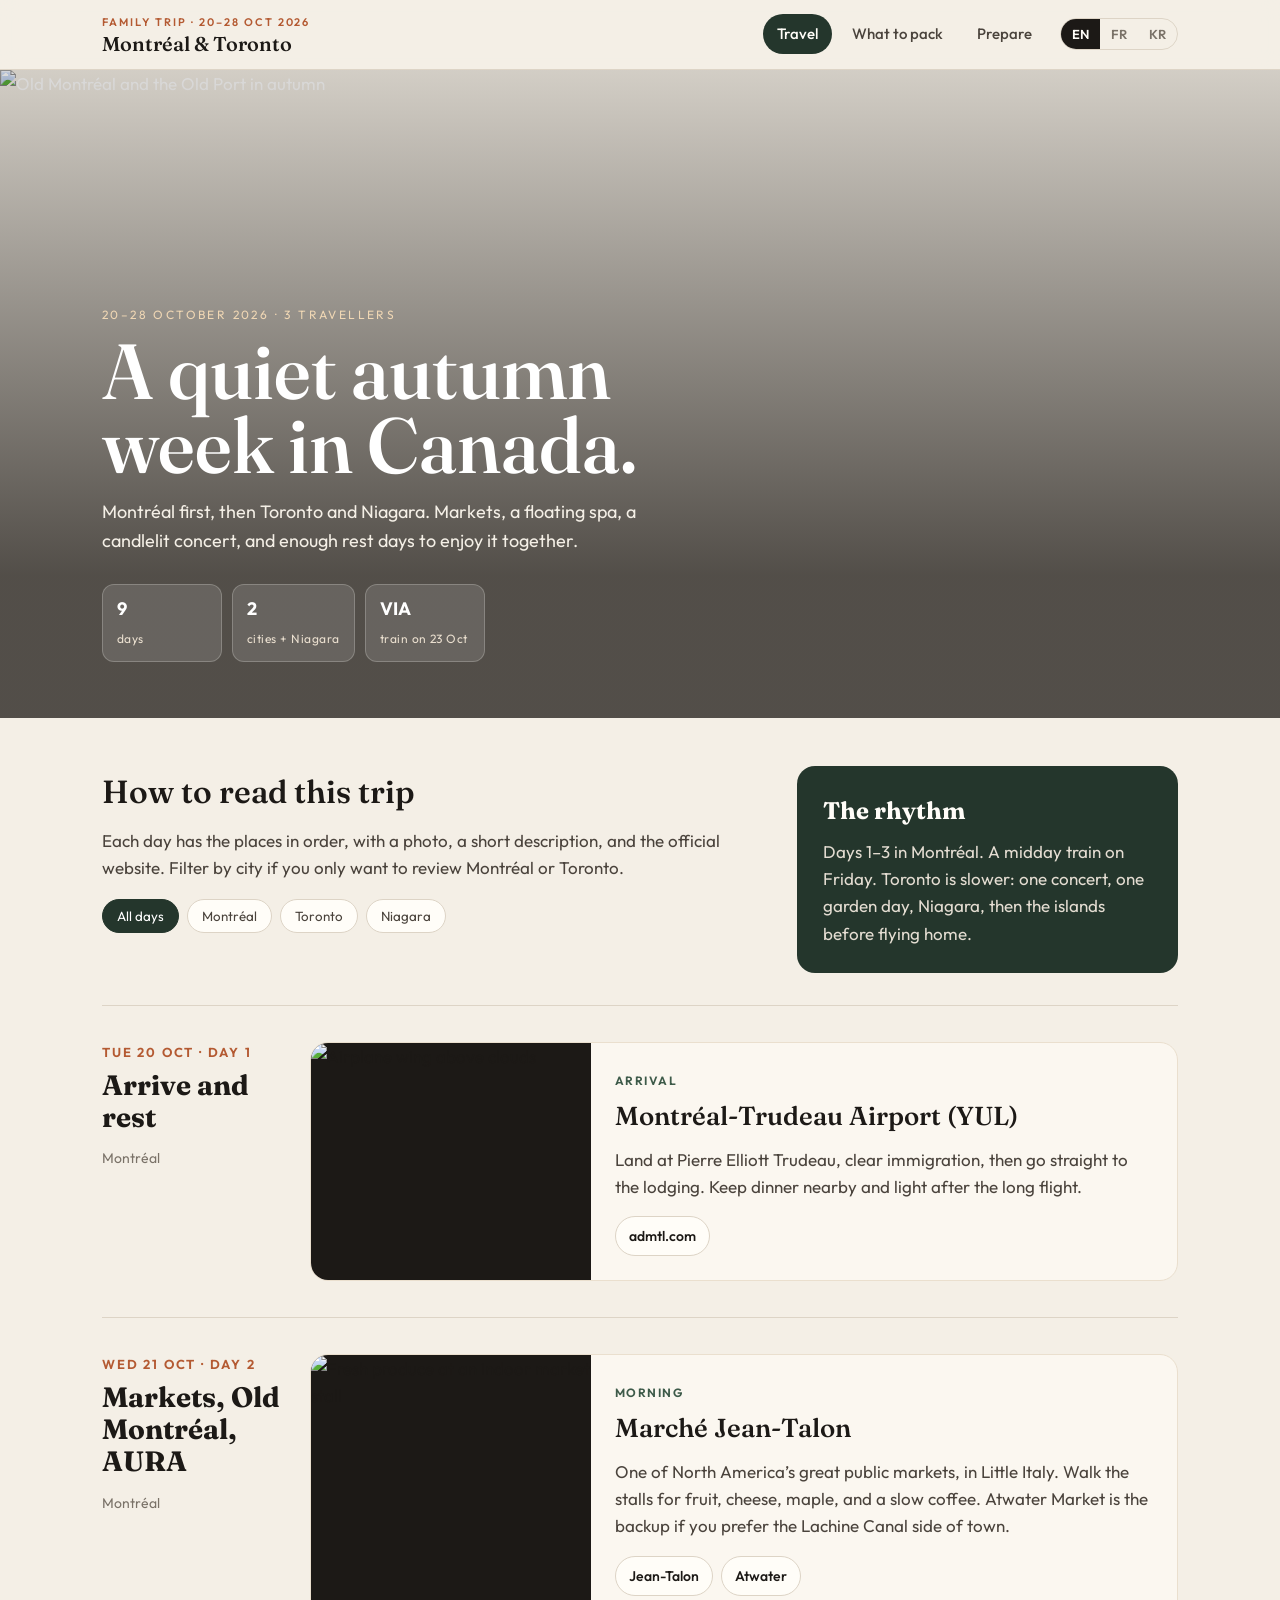
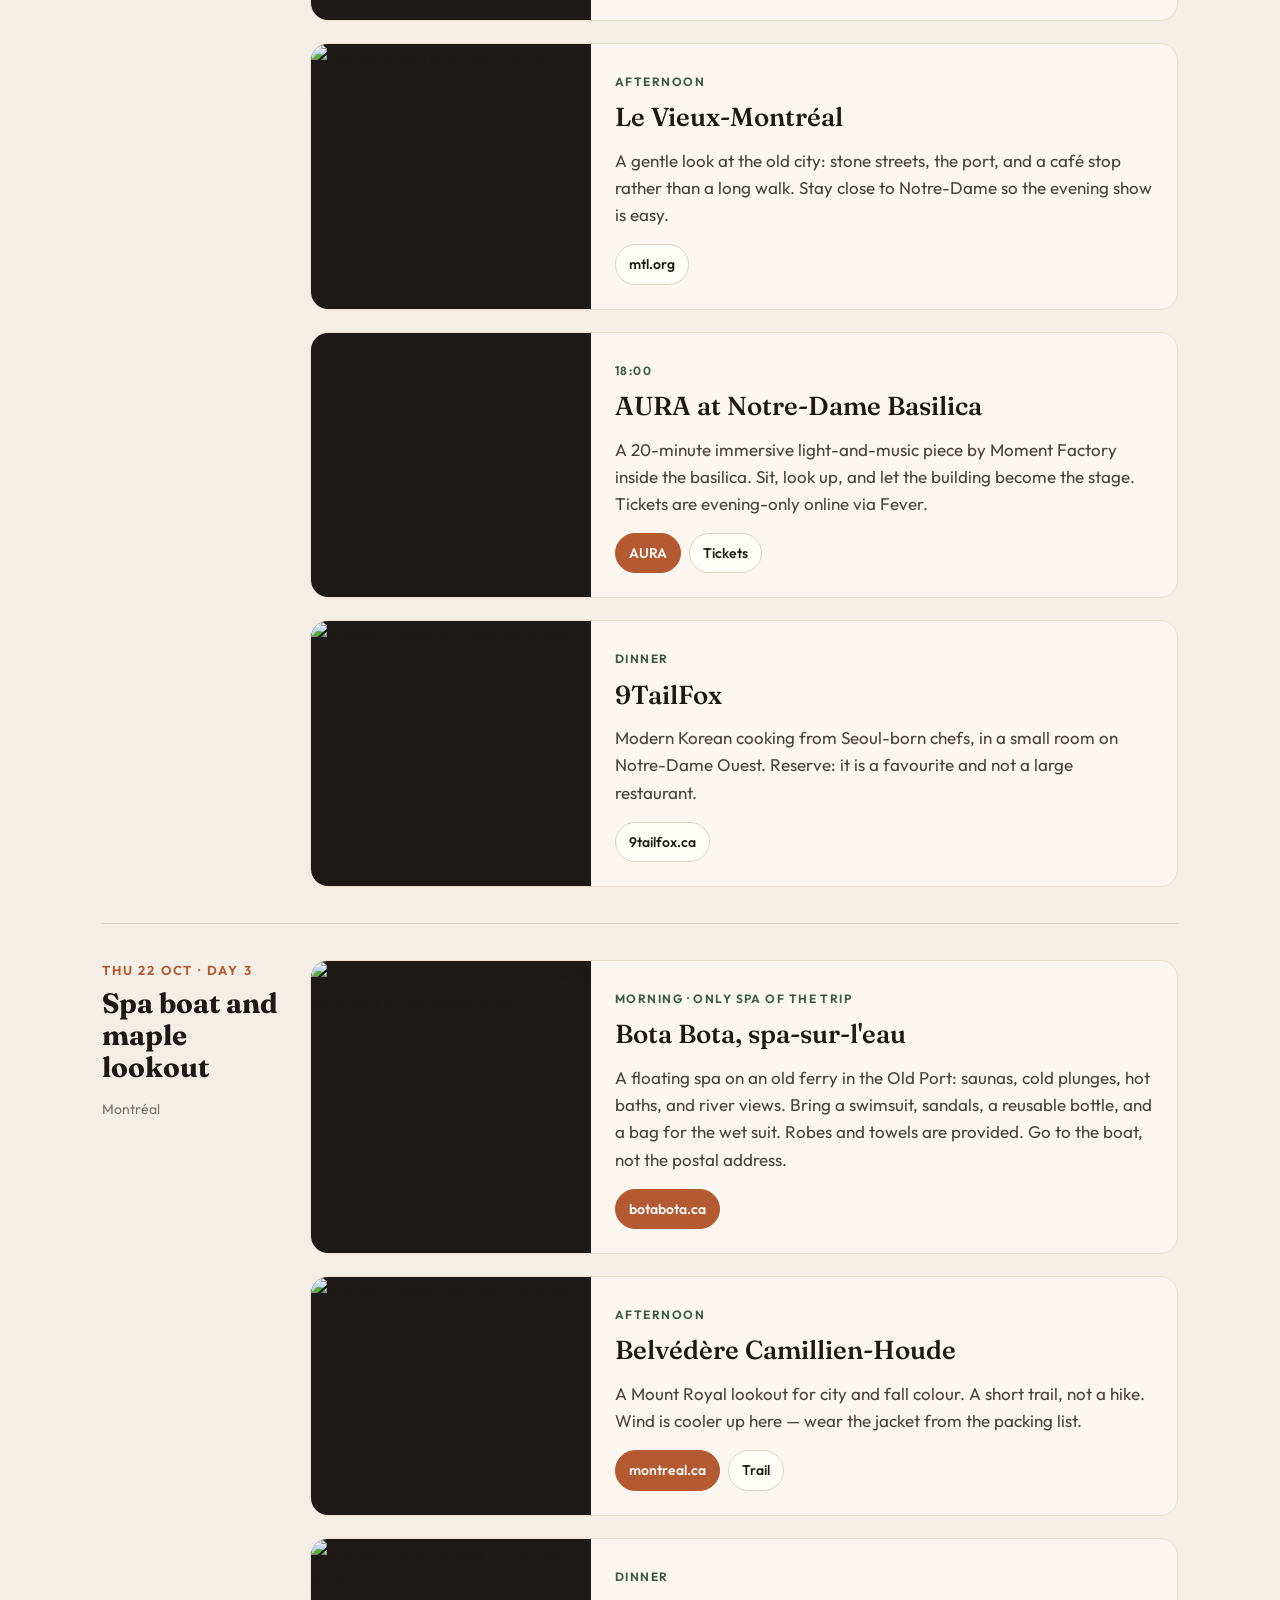
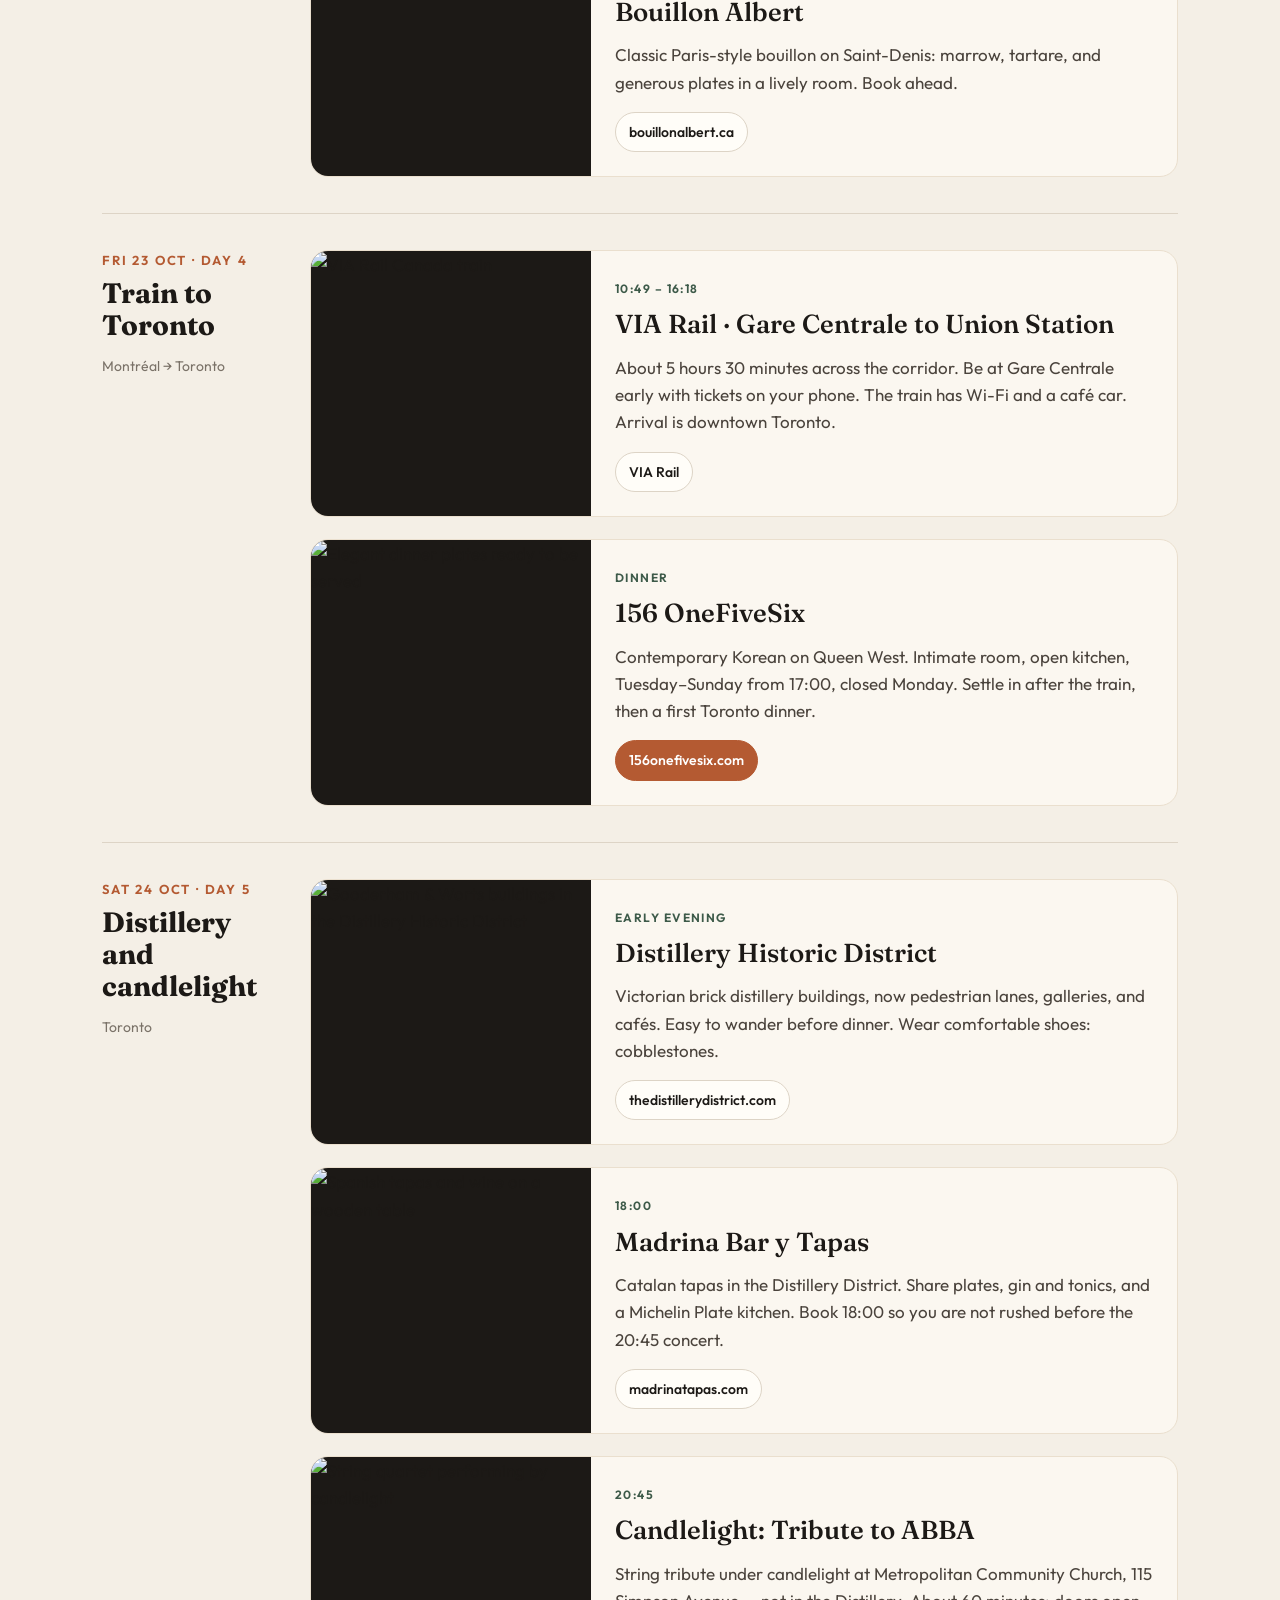
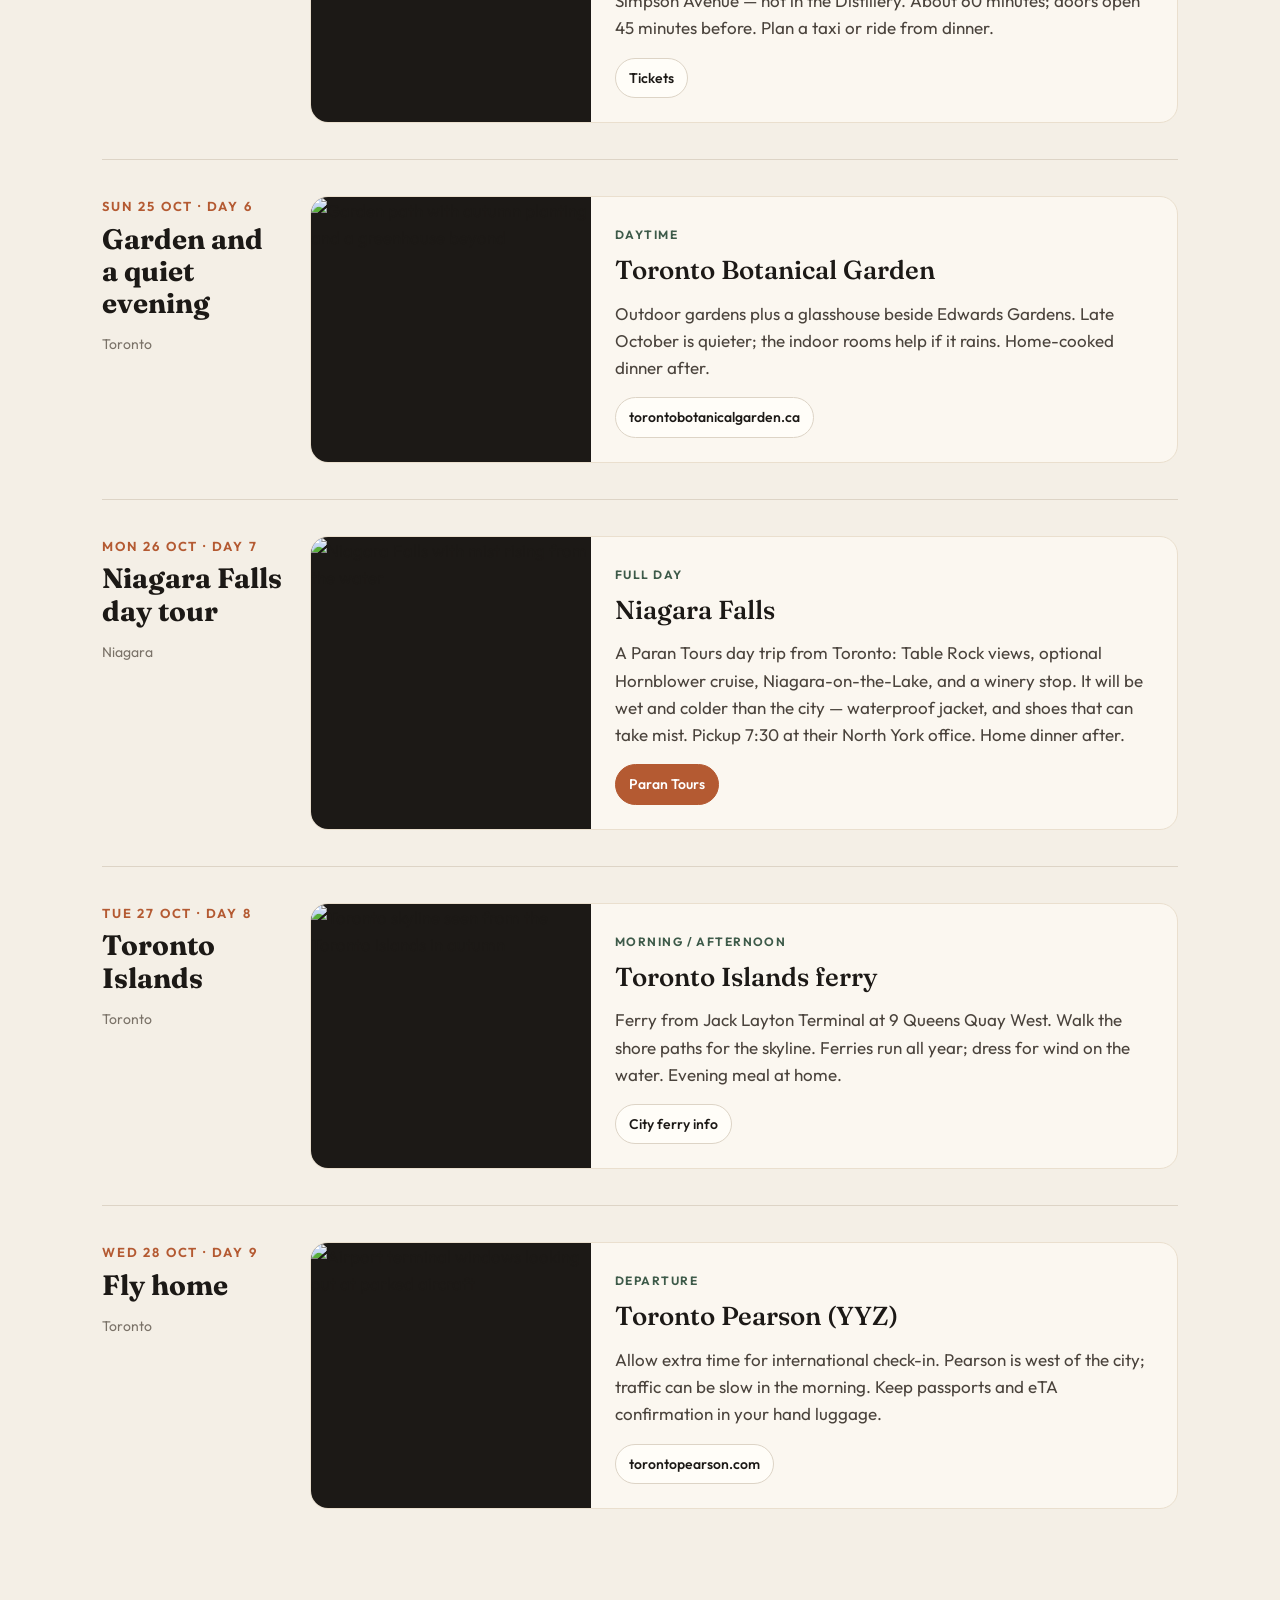
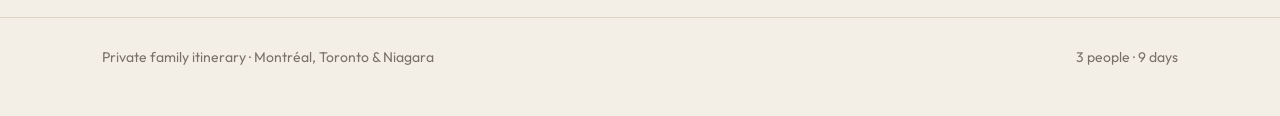
==== commit 3af057fc: "Split restaurant bookings into separate checkboxes and set Madrina dinner at 18:00. Co-authored-by: " ====
--- a/index.html
+++ b/index.html
@@ -229,9 +229,9 @@
           <article class="place">
             <img src="https://images.unsplash.com/photo-1515443961218-a51367888e4b?auto=format&fit=crop&w=1200&q=80" alt="Spanish tapas and wine on a wooden table" />
             <div class="place-body">
-              <span class="time" data-i18n data-en="Dinner" data-fr="Dîner" data-ko="저녁">Dinner</span>
+              <span class="time">18:00</span>
               <h3>Madrina Bar y Tapas</h3>
-              <p data-i18n data-en="Catalan tapas in the Distillery District. Share plates, gin and tonics, and a Michelin Plate kitchen. Book so you are not rushed before the concert." data-fr="Tapas catalanes dans le Distillery District. Assiettes à partager et une cuisine reconnue par Michelin. Réserver pour ne pas courir avant le concert." data-ko="디스틸러리 안의 카탈루냐 타파스. 접시를 나눠 먹고, 콘서트 전에 서두르지 않도록 예약하세요.">Catalan tapas in the Distillery District. Share plates, gin and tonics, and a Michelin Plate kitchen. Book so you are not rushed before the concert.</p>
+              <p data-i18n data-en="Catalan tapas in the Distillery District. Share plates, gin and tonics, and a Michelin Plate kitchen. Book 18:00 so you are not rushed before the 20:45 concert." data-fr="Tapas catalanes dans le Distillery District. Assiettes à partager. Réserver à 18 h pour ne pas courir avant le concert de 20 h 45." data-ko="디스틸러리 안의 카탈루냐 타파스. 접시를 나눠 먹고, 20:45 콘서트 전에 서두르지 않도록 18:00 예약.">Catalan tapas in the Distillery District. Share plates, gin and tonics, and a Michelin Plate kitchen. Book 18:00 so you are not rushed before the 20:45 concert.</p>
               <div class="actions">
                 <a class="btn" href="https://madrinatapas.com/" target="_blank" rel="noopener">madrinatapas.com</a>
               </div>
--- a/css/styles.css
+++ b/css/styles.css
@@ -443,6 +443,20 @@
 .check-item input { margin-top: 6px; width: 18px; height: 18px; accent-color: var(--forest); }
 .check-item label { font-weight: 550; }
 .check-item p { margin: 4px 0 0; color: var(--ink-soft); font-size: 15px; }
+.check-group {
+  padding: 12px 0 4px;
+  border-bottom: 1px solid var(--line);
+}
+.check-group > .group-title {
+  font-weight: 550;
+  margin: 0 0 4px;
+}
+.check-item.sub {
+  margin-left: 28px;
+  padding: 8px 0;
+  border-bottom: 1px dashed var(--line);
+}
+.check-item.sub:last-child { border-bottom: 0; }
 
 .step {
   display: grid;
